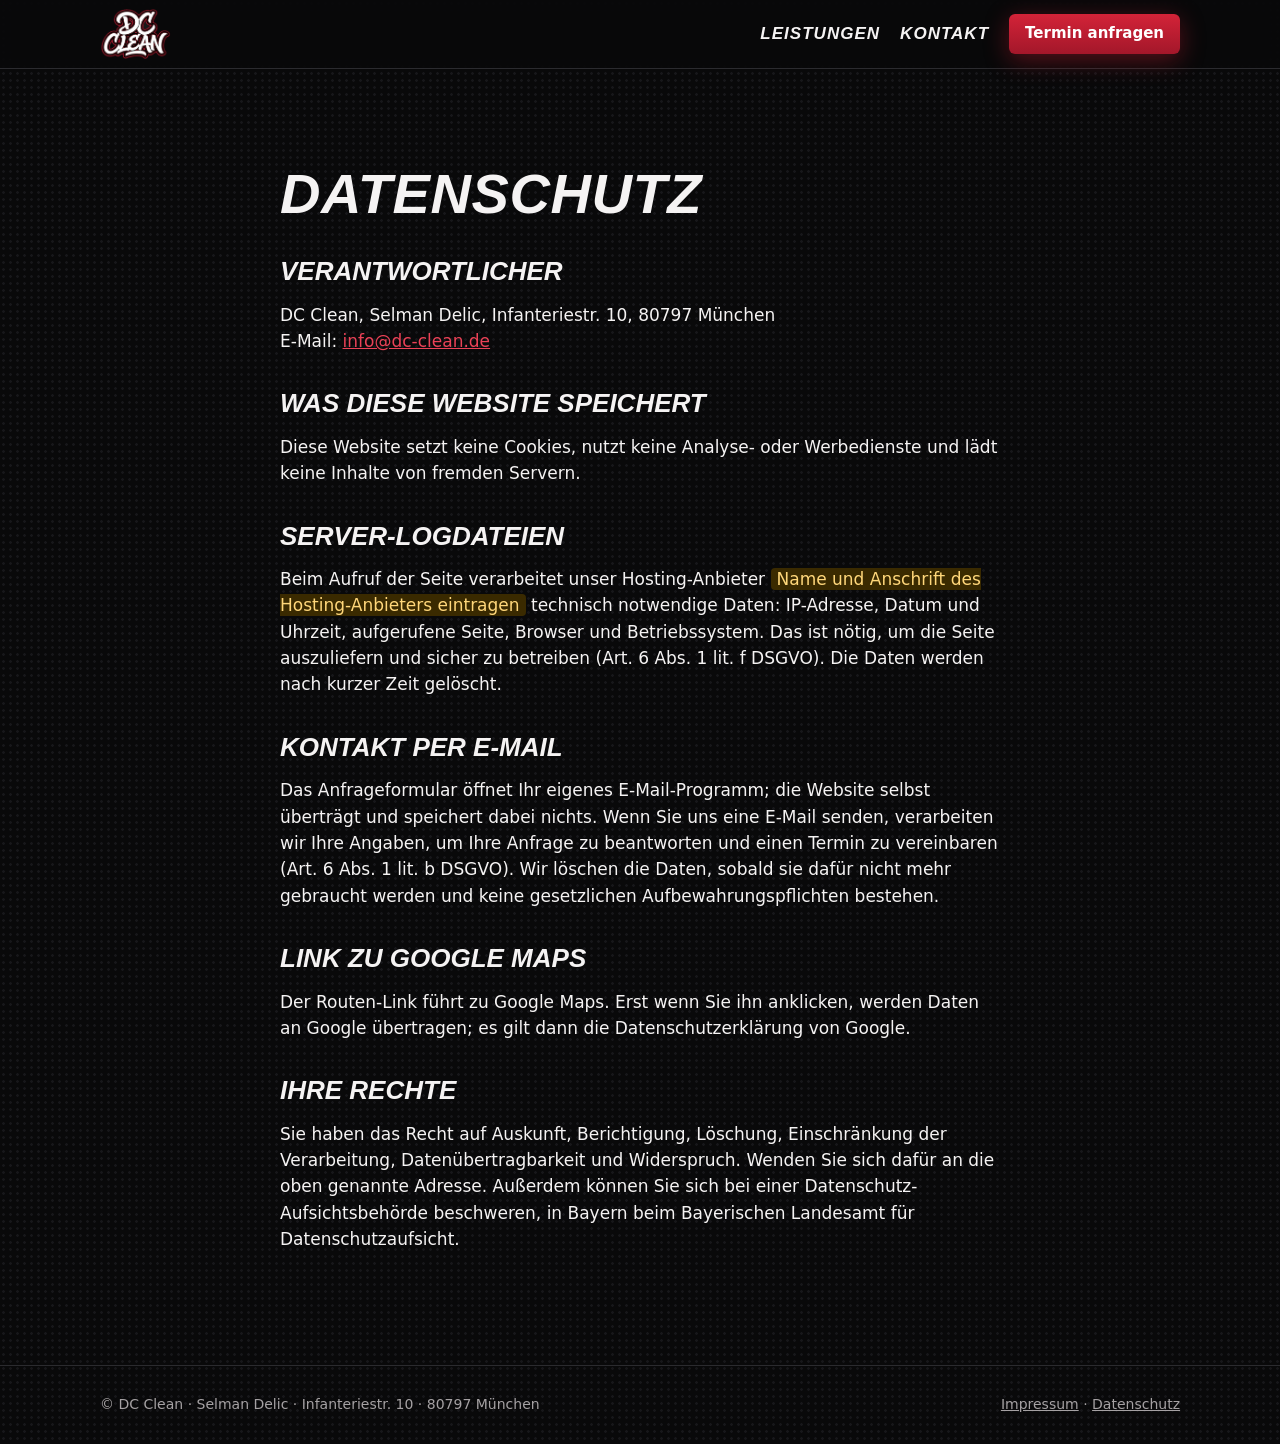
==== datenschutz.html @ 5fef2a3c "Add files via upload" ====
<!DOCTYPE html>
<html lang="de">
<head>
<meta charset="utf-8">
<meta name="viewport" content="width=device-width,initial-scale=1">
<title>Datenschutz | DC Clean</title>
<meta name="robots" content="noindex">
<link rel="icon" type="image/png" href="img/icon.png">
<link rel="stylesheet" href="style.css">
</head>
<body>
<header class="nav"><div class="wrap">
  <a href="index.html" aria-label="DC Clean Startseite"><img src="img/logo.png" alt="DC Clean" width="613" height="446"></a>
  <nav><a href="index.html#leistungen">Leistungen</a><a href="index.html#kontakt">Kontakt</a><a class="btn" href="index.html#kontakt">Termin anfragen</a></nav>
</div></header>
<main><section><div class="wrap legal">
<h1>Datenschutz</h1>
<h2>Verantwortlicher</h2>
<p>DC Clean, Selman Delic, Infanteriestr. 10, 80797 München<br>E-Mail: <a href="mailto:info@dc-clean.de">info@dc-clean.de</a></p>
<h2>Was diese Website speichert</h2>
<p>Diese Website setzt keine Cookies, nutzt keine Analyse- oder Werbedienste und lädt keine Inhalte von fremden Servern.</p>
<h2>Server-Logdateien</h2>
<p>Beim Aufruf der Seite verarbeitet unser Hosting-Anbieter <span class="todo">Name und Anschrift des Hosting-Anbieters eintragen</span> technisch notwendige Daten: IP-Adresse, Datum und Uhrzeit, aufgerufene Seite, Browser und Betriebssystem. Das ist nötig, um die Seite auszuliefern und sicher zu betreiben (Art. 6 Abs. 1 lit. f DSGVO). Die Daten werden nach kurzer Zeit gelöscht.</p>
<h2>Kontakt per E-Mail</h2>
<p>Das Anfrageformular öffnet Ihr eigenes E-Mail-Programm; die Website selbst überträgt und speichert dabei nichts. Wenn Sie uns eine E-Mail senden, verarbeiten wir Ihre Angaben, um Ihre Anfrage zu beantworten und einen Termin zu vereinbaren (Art. 6 Abs. 1 lit. b DSGVO). Wir löschen die Daten, sobald sie dafür nicht mehr gebraucht werden und keine gesetzlichen Aufbewahrungspflichten bestehen.</p>
<h2>Link zu Google Maps</h2>
<p>Der Routen-Link führt zu Google Maps. Erst wenn Sie ihn anklicken, werden Daten an Google übertragen; es gilt dann die Datenschutzerklärung von Google.</p>
<h2>Ihre Rechte</h2>
<p>Sie haben das Recht auf Auskunft, Berichtigung, Löschung, Einschränkung der Verarbeitung, Datenübertragbarkeit und Widerspruch. Wenden Sie sich dafür an die oben genannte Adresse. Außerdem können Sie sich bei einer Datenschutz-Aufsichtsbehörde beschweren, in Bayern beim Bayerischen Landesamt für Datenschutzaufsicht.</p>
</div></section></main>
<footer><div class="wrap"><span>© DC Clean · Selman Delic · Infanteriestr. 10 · 80797 München</span><span><a href="impressum.html">Impressum</a> · <a href="datenschutz.html">Datenschutz</a></span></div></footer>
</body>
</html>
---- style.css ----
:root{--bg:#09090a;--panel:#131314;--line:#2b2b2f;--fg:#f5f3f3;--muted:#a5a1a3;--accent:#b91d2f;--accent-hi:#ea4257;
  --display:"Arial Narrow","Roboto Condensed","Helvetica Neue",Arial,sans-serif;--body:"Segoe UI",system-ui,-apple-system,"Helvetica Neue",Arial,sans-serif}
*{box-sizing:border-box}
html{scroll-behavior:smooth;color-scheme:dark}
body{margin:0;background:var(--bg);background-image:radial-gradient(#17171a 1px,transparent 1.6px);background-size:7px 7px;color:var(--fg);font-family:var(--body);font-size:17px;line-height:1.55}
img{max-width:100%;display:block}
a{color:var(--accent-hi)}
.wrap{max-width:1120px;margin:0 auto;padding-inline:20px}
header.nav{position:sticky;top:0;z-index:10;background:rgba(9,9,10,.92);backdrop-filter:blur(8px);border-bottom:1px solid var(--line)}
header.nav .wrap{display:flex;align-items:center;gap:18px;padding-block:8px;flex-wrap:wrap}
header.nav img{height:52px;width:auto}
header.nav nav{margin-left:auto;display:flex;gap:4px 20px;flex-wrap:wrap;align-items:center}
header.nav nav a{color:var(--fg);text-decoration:none;font-family:var(--display);font-weight:700;font-style:italic;text-transform:uppercase;letter-spacing:.06em;font-size:17px}
header.nav nav a:hover{color:var(--accent-hi)}
.btn{display:inline-block;background:linear-gradient(180deg,#d32338,#a3172a);color:#fff!important;text-decoration:none;font-weight:700;padding:13px 26px;border-radius:6px;box-shadow:0 6px 24px rgba(185,29,47,.45);border:0;font-size:17px;cursor:pointer;font-family:var(--body)}
.btn:hover{filter:brightness(1.12)}
.btn.ghost{background:transparent;border:1px solid #fff;box-shadow:none}
header.nav .btn{padding:8px 16px;font-size:15px;font-family:var(--body);font-style:normal;text-transform:none;letter-spacing:0}
h1,h2,h3{font-family:var(--display);font-style:italic;font-weight:800;text-transform:uppercase;line-height:1.02;margin:0;text-wrap:balance}
h1{font-size:clamp(40px,7.5vw,84px);letter-spacing:.01em}
h1 em{color:var(--accent-hi);font-style:inherit}
h2{font-size:clamp(32px,5vw,52px)}
h2::after{content:"";display:block;width:64px;height:5px;background:var(--accent);transform:skewX(-24deg);margin-top:12px}
h3{font-size:24px;letter-spacing:.03em}
.hero{position:relative;overflow:hidden;border-bottom:1px solid var(--line)}
.hero::before{content:"";position:absolute;inset:0;background:url(img/innen-nachher.jpg) center 60%/cover;opacity:.32}
.hero::after{content:"";position:absolute;inset:0;background:linear-gradient(100deg,#09090a 30%,rgba(9,9,10,.55) 70%,rgba(185,29,47,.35))}
.hero .wrap{position:relative;z-index:1;padding-block:clamp(56px,10vw,120px);display:grid;grid-template-columns:minmax(0,1.3fr) minmax(0,1fr);gap:32px;align-items:center}
.hero .logo{filter:drop-shadow(0 0 40px rgba(185,29,47,.6));justify-self:center;width:min(100%,420px)}
.hero p{font-size:20px;color:#ddd9da;max-width:34em;margin:18px 0 28px}
.cta{display:flex;gap:12px;flex-wrap:wrap}
.facts{display:flex;gap:10px 28px;flex-wrap:wrap;margin-top:28px;font-size:15px;color:var(--muted)}
.facts b{color:var(--fg)}
section{padding-block:clamp(52px,8vw,96px)}
.lead{color:var(--muted);max-width:40em;margin:16px 0 34px}
.prices{display:grid;grid-template-columns:repeat(3,minmax(0,1fr));gap:16px}
.card.top{grid-column:span 2}
.card h3{overflow-wrap:anywhere;hyphens:auto}
@media (max-width:820px){.prices{grid-template-columns:minmax(0,1fr)}.card.top{grid-column:auto}}
.card{background:linear-gradient(180deg,#1a1a1c,#121213);border:1px solid var(--line);border-radius:10px;padding:22px;position:relative;overflow:hidden;display:flex;flex-direction:column;gap:8px}
.card::before{content:"";position:absolute;inset:0 0 auto 0;height:3px;background:linear-gradient(90deg,var(--accent),transparent)}
.card.top{border-color:var(--accent);box-shadow:0 0 34px rgba(185,29,47,.25)}
.card .tag{align-self:flex-start;background:var(--accent);color:#fff;font-size:12px;font-weight:700;text-transform:uppercase;letter-spacing:.08em;padding:2px 10px;border-radius:999px}
.card .price{font-family:var(--display);font-style:italic;font-weight:800;font-size:46px;line-height:1;color:var(--accent-hi);margin-top:auto;padding-top:10px}
.card p{margin:0;color:var(--muted);font-size:16px}
.small{font-size:14px;color:var(--muted)}
.ba{display:grid;grid-template-columns:repeat(auto-fit,minmax(280px,1fr));gap:24px}
.cmp{position:relative;aspect-ratio:4/5;border-radius:10px;overflow:hidden;border:1px solid var(--line);--p:50%;user-select:none}
.cmp img{position:absolute;inset:0;width:100%;height:100%;object-fit:cover}
.cmp .after{clip-path:inset(0 0 0 var(--p))}
.cmp .bar{position:absolute;top:0;bottom:0;left:var(--p);width:3px;background:#fff;transform:translateX(-50%);pointer-events:none}
.cmp .bar::after{content:"‹ ›";position:absolute;top:50%;left:50%;transform:translate(-50%,-50%);background:var(--accent);color:#fff;font-weight:700;border-radius:999px;width:46px;height:46px;display:grid;place-items:center;border:2px solid #fff;font-size:18px}
.cmp span{position:absolute;top:12px;background:rgba(0,0,0,.72);padding:3px 12px;border-radius:999px;font-size:13px;font-weight:700;text-transform:uppercase;letter-spacing:.08em}
.cmp .l{left:12px}.cmp .r{right:12px;background:var(--accent)}
.cmp input{position:absolute;inset:0;width:100%;height:100%;opacity:0;cursor:ew-resize;margin:0}
.cmp:focus-within{outline:2px solid var(--accent-hi);outline-offset:3px}
figure{margin:0}figcaption{margin-top:10px;color:var(--muted);font-size:15px}
.band{background:linear-gradient(100deg,#8f1423,#b91d2f);border-block:1px solid #d32338}
.steps{display:grid;grid-template-columns:repeat(auto-fit,minmax(220px,1fr));gap:24px;counter-reset:s}
.steps div{counter-increment:s}
.steps div::before{content:counter(s);font-family:var(--display);font-style:italic;font-weight:800;font-size:64px;line-height:1;color:rgba(255,255,255,.35)}
.steps p{margin:6px 0 0;color:#ffe3e6}
.contact{display:grid;grid-template-columns:minmax(0,1fr) minmax(0,1.2fr);gap:32px}
form{display:grid;gap:12px;background:var(--panel);border:1px solid var(--line);border-radius:10px;padding:22px}
label{display:grid;gap:4px;font-size:13px;font-weight:600;color:var(--muted);text-transform:uppercase;letter-spacing:.05em}
input,select,textarea{font:inherit;font-size:16px;color:var(--fg);background:#0d0d0e;border:1px solid var(--line);border-radius:6px;padding:10px 12px;width:100%}
input:focus,select:focus,textarea:focus{border-color:var(--accent-hi);outline:0;box-shadow:0 0 0 3px rgba(185,29,47,.3)}
a:focus-visible,.btn:focus-visible{outline:2px solid #fff;outline-offset:3px}
address{font-style:normal;font-size:19px;line-height:1.7}
address a{font-weight:700}
footer{border-top:1px solid var(--line);padding-block:28px;color:var(--muted);font-size:14px}
footer .wrap{display:flex;gap:10px 24px;flex-wrap:wrap;justify-content:space-between}
footer a{color:var(--muted)}
.legal{max-width:760px}
.legal h1{font-size:clamp(34px,6vw,56px);margin-bottom:24px}
.legal h2{font-size:26px;margin-top:36px}
.legal h2::after{display:none}
.todo{background:#3a2a00;color:#ffd77a;padding:1px 6px;border-radius:4px}
@media (max-width:820px){.hero .wrap,.contact{grid-template-columns:minmax(0,1fr)}.hero .logo{order:-1;width:240px;justify-self:start}header.nav nav a:not(.btn){display:none}}
@media (prefers-reduced-motion:reduce){html{scroll-behavior:auto}}
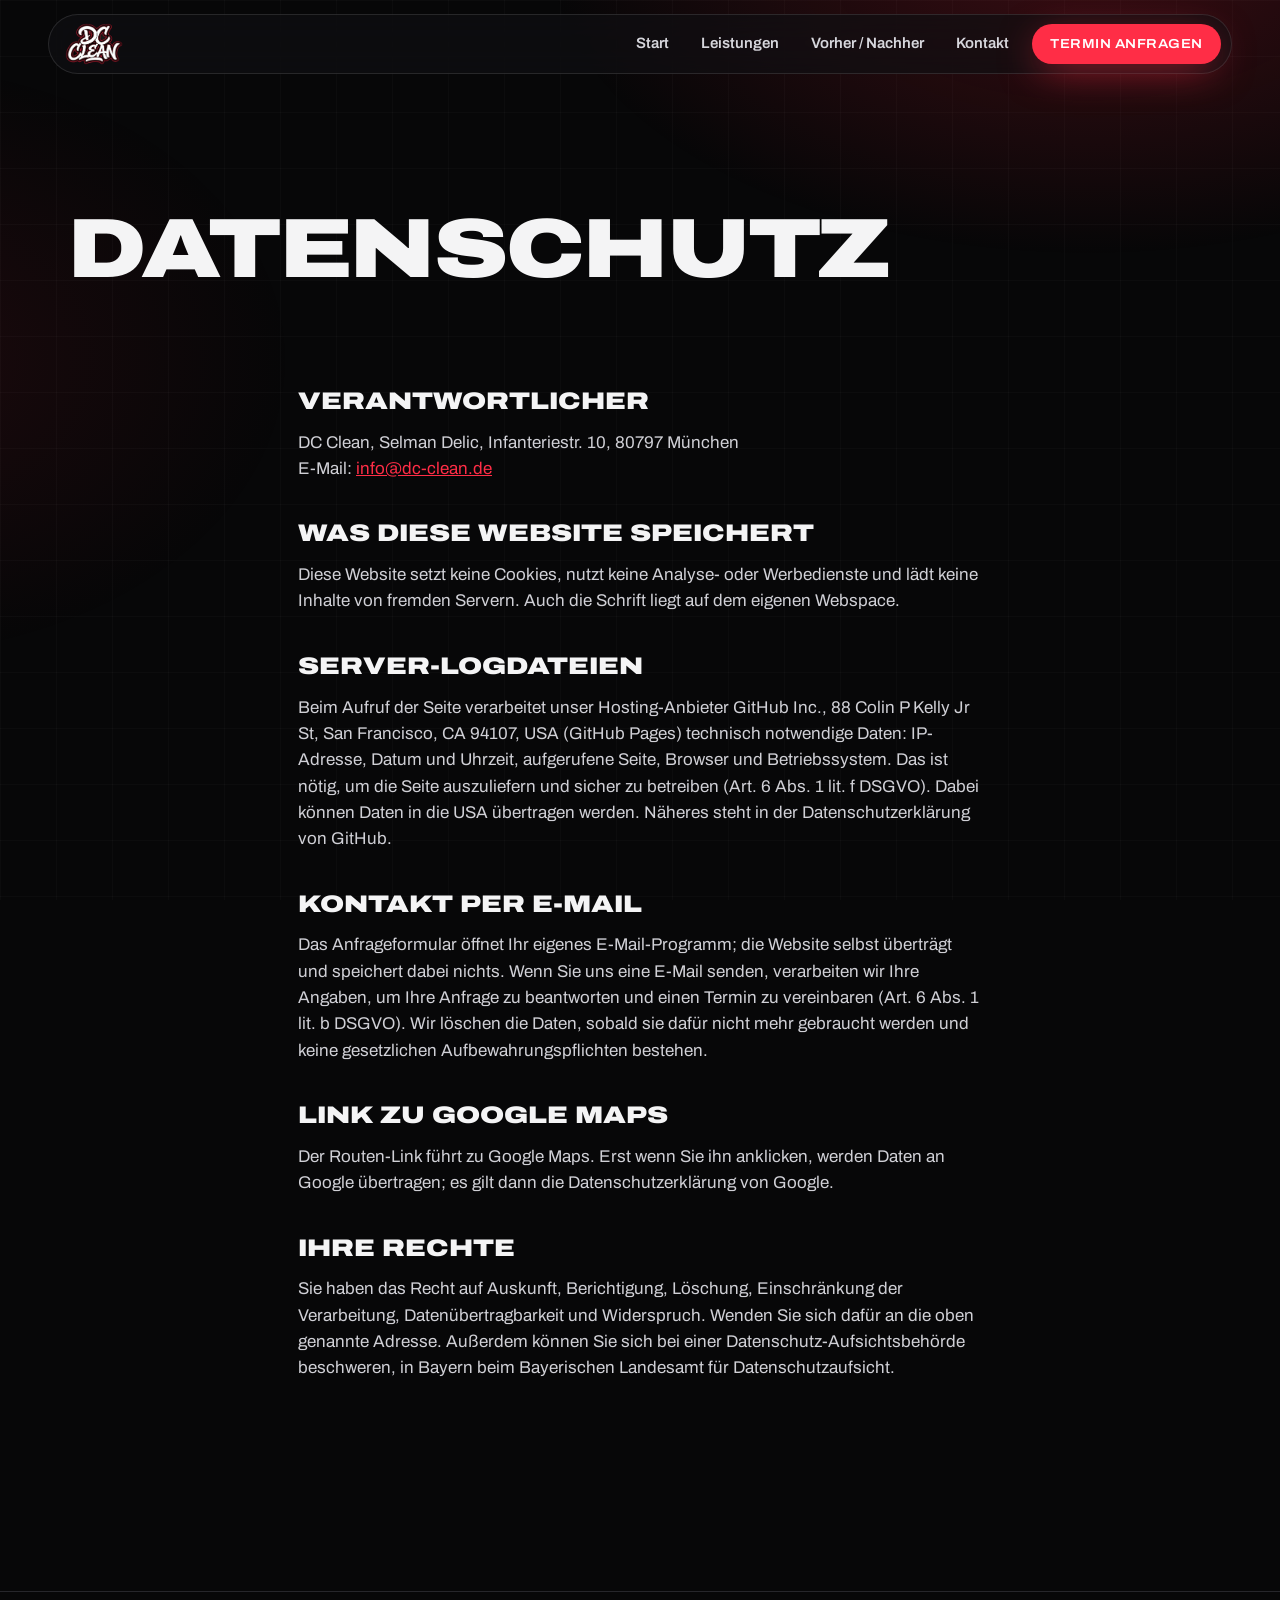
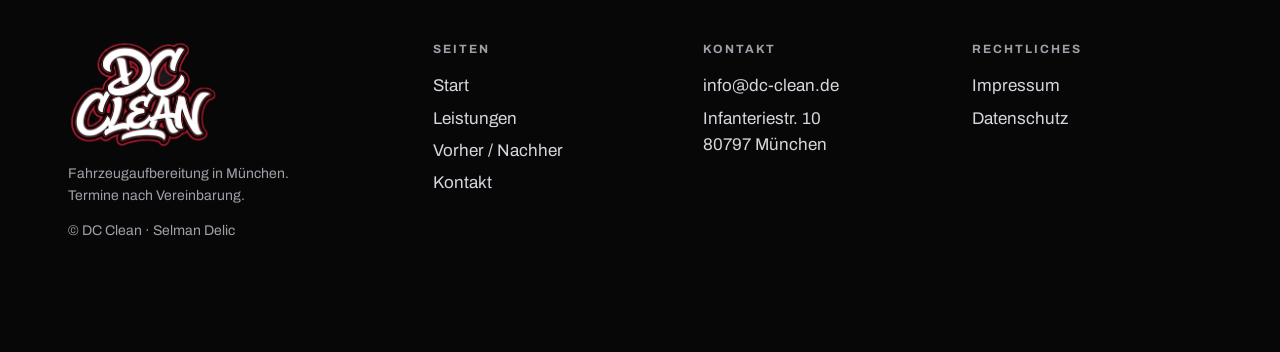
==== commit 81a13776: "Add files via upload" ====
--- a/datenschutz.html
+++ b/datenschutz.html
@@ -2,32 +2,50 @@
 <html lang="de">
 <head>
 <meta charset="utf-8">
-<meta name="viewport" content="width=device-width,initial-scale=1">
+<meta name="viewport" content="width=device-width,initial-scale=1,viewport-fit=cover">
 <title>Datenschutz | DC Clean</title>
+<meta name="description" content="">
 <meta name="robots" content="noindex">
+<link rel="canonical" href="https://dc-clean.de/datenschutz.html">
 <link rel="icon" type="image/png" href="img/icon.png">
+<link rel="apple-touch-icon" href="img/icon.png">
+<meta property="og:title" content="Datenschutz | DC Clean">
+<meta property="og:description" content="">
+<meta property="og:image" content="https://dc-clean.de/img/innen-nachher.jpg">
+<meta property="og:url" content="https://dc-clean.de/datenschutz.html">
+<meta property="og:type" content="website">
+<meta name="theme-color" content="#070708">
+<link rel="preload" href="fonts/archivo.woff" as="font" type="font/woff" crossorigin>
 <link rel="stylesheet" href="style.css">
+
 </head>
 <body>
-<header class="nav"><div class="wrap">
-  <a href="index.html" aria-label="DC Clean Startseite"><img src="img/logo.png" alt="DC Clean" width="613" height="446"></a>
-  <nav><a href="index.html#leistungen">Leistungen</a><a href="index.html#kontakt">Kontakt</a><a class="btn" href="index.html#kontakt">Termin anfragen</a></nav>
+<header class="nav"><div class="bar">
+  <a class="brand" href="index.html" aria-label="DC Clean Startseite"><img src="img/logo.png" alt="DC Clean" width="613" height="446"></a>
+  <button class="burger" aria-label="Menü" aria-expanded="false"><i></i><i></i></button>
+  <nav><a href="index.html">Start</a><a href="leistungen.html">Leistungen</a><a href="galerie.html">Vorher / Nachher</a><a href="kontakt.html">Kontakt</a><a class="btn" href="kontakt.html">Termin anfragen</a></nav>
 </div></header>
-<main><section><div class="wrap legal">
-<h1>Datenschutz</h1>
-<h2>Verantwortlicher</h2>
+<main>
+<div class="phead"><div class="wrap"><h1 style="font-size:clamp(38px,7vw,84px)">Datenschutz</h1></div></div><section style="padding-top:0"><div class="wrap legal"><h2>Verantwortlicher</h2>
 <p>DC Clean, Selman Delic, Infanteriestr. 10, 80797 München<br>E-Mail: <a href="mailto:info@dc-clean.de">info@dc-clean.de</a></p>
 <h2>Was diese Website speichert</h2>
-<p>Diese Website setzt keine Cookies, nutzt keine Analyse- oder Werbedienste und lädt keine Inhalte von fremden Servern.</p>
+<p>Diese Website setzt keine Cookies, nutzt keine Analyse- oder Werbedienste und lädt keine Inhalte von fremden Servern. Auch die Schrift liegt auf dem eigenen Webspace.</p>
 <h2>Server-Logdateien</h2>
-<p>Beim Aufruf der Seite verarbeitet unser Hosting-Anbieter <span class="todo">Name und Anschrift des Hosting-Anbieters eintragen</span> technisch notwendige Daten: IP-Adresse, Datum und Uhrzeit, aufgerufene Seite, Browser und Betriebssystem. Das ist nötig, um die Seite auszuliefern und sicher zu betreiben (Art. 6 Abs. 1 lit. f DSGVO). Die Daten werden nach kurzer Zeit gelöscht.</p>
+<p>Beim Aufruf der Seite verarbeitet unser Hosting-Anbieter GitHub Inc., 88 Colin P Kelly Jr St, San Francisco, CA 94107, USA (GitHub Pages) technisch notwendige Daten: IP-Adresse, Datum und Uhrzeit, aufgerufene Seite, Browser und Betriebssystem. Das ist nötig, um die Seite auszuliefern und sicher zu betreiben (Art. 6 Abs. 1 lit. f DSGVO). Dabei können Daten in die USA übertragen werden. Näheres steht in der Datenschutzerklärung von GitHub.</p>
 <h2>Kontakt per E-Mail</h2>
 <p>Das Anfrageformular öffnet Ihr eigenes E-Mail-Programm; die Website selbst überträgt und speichert dabei nichts. Wenn Sie uns eine E-Mail senden, verarbeiten wir Ihre Angaben, um Ihre Anfrage zu beantworten und einen Termin zu vereinbaren (Art. 6 Abs. 1 lit. b DSGVO). Wir löschen die Daten, sobald sie dafür nicht mehr gebraucht werden und keine gesetzlichen Aufbewahrungspflichten bestehen.</p>
 <h2>Link zu Google Maps</h2>
 <p>Der Routen-Link führt zu Google Maps. Erst wenn Sie ihn anklicken, werden Daten an Google übertragen; es gilt dann die Datenschutzerklärung von Google.</p>
 <h2>Ihre Rechte</h2>
-<p>Sie haben das Recht auf Auskunft, Berichtigung, Löschung, Einschränkung der Verarbeitung, Datenübertragbarkeit und Widerspruch. Wenden Sie sich dafür an die oben genannte Adresse. Außerdem können Sie sich bei einer Datenschutz-Aufsichtsbehörde beschweren, in Bayern beim Bayerischen Landesamt für Datenschutzaufsicht.</p>
-</div></section></main>
-<footer><div class="wrap"><span>© DC Clean · Selman Delic · Infanteriestr. 10 · 80797 München</span><span><a href="impressum.html">Impressum</a> · <a href="datenschutz.html">Datenschutz</a></span></div></footer>
+<p>Sie haben das Recht auf Auskunft, Berichtigung, Löschung, Einschränkung der Verarbeitung, Datenübertragbarkeit und Widerspruch. Wenden Sie sich dafür an die oben genannte Adresse. Außerdem können Sie sich bei einer Datenschutz-Aufsichtsbehörde beschweren, in Bayern beim Bayerischen Landesamt für Datenschutzaufsicht.</p></div></section>
+</main>
+<footer><div class="wrap"><div class="cols">
+  <div><img src="img/logo.png" alt="DC Clean" width="613" height="446" loading="lazy"><p>Fahrzeugaufbereitung in München.<br>Termine nach Vereinbarung.</p></div>
+  <div><h4>Seiten</h4><a href="index.html">Start</a><a href="leistungen.html">Leistungen</a><a href="galerie.html">Vorher / Nachher</a><a href="kontakt.html">Kontakt</a></div>
+  <div><h4>Kontakt</h4><a href="mailto:info@dc-clean.de">info@dc-clean.de</a><a href="https://www.google.com/maps/search/?api=1&query=Infanteriestr.+10+80797+M%C3%BCnchen" target="_blank" rel="noopener">Infanteriestr. 10<br>80797 München</a></div>
+  <div><h4>Rechtliches</h4><a href="impressum.html">Impressum</a><a href="datenschutz.html">Datenschutz</a></div>
+</div><p>© DC Clean · Selman Delic</p></div></footer>
+<nav class="dock" aria-label="Schnellzugriff"><a href="index.html" class=""><svg viewBox="0 0 24 24" fill="none" stroke="currentColor" stroke-width="2" stroke-linecap="round" stroke-linejoin="round" aria-hidden="true"><path d="M3 11l9-8 9 8v9a1 1 0 0 1-1 1h-5v-6H9v6H4a1 1 0 0 1-1-1z"/></svg>Start</a><a href="leistungen.html" class=""><svg viewBox="0 0 24 24" fill="none" stroke="currentColor" stroke-width="2" stroke-linecap="round" stroke-linejoin="round" aria-hidden="true"><path d="M20 12l-8 8-9-9V3h8z"/><circle cx="7.5" cy="7.5" r="1.5"/></svg>Preise</a><a href="galerie.html" class=""><svg viewBox="0 0 24 24" fill="none" stroke="currentColor" stroke-width="2" stroke-linecap="round" stroke-linejoin="round" aria-hidden="true"><path d="M12 3l2.2 5.8L20 11l-5.8 2.2L12 19l-2.2-5.8L4 11l5.8-2.2z"/></svg>Ergebnisse</a><a href="kontakt.html" class="go"><svg viewBox="0 0 24 24" fill="none" stroke="currentColor" stroke-width="2" stroke-linecap="round" stroke-linejoin="round" aria-hidden="true"><rect x="3" y="5" width="18" height="16" rx="2"/><path d="M3 10h18M8 3v4M16 3v4"/></svg>Termin</a></nav>
+<script src="main.js"></script>
 </body>
 </html>
--- a/style.css
+++ b/style.css
@@ -1,80 +1,236 @@
-:root{--bg:#09090a;--panel:#131314;--line:#2b2b2f;--fg:#f5f3f3;--muted:#a5a1a3;--accent:#b91d2f;--accent-hi:#ea4257;
-  --display:"Arial Narrow","Roboto Condensed","Helvetica Neue",Arial,sans-serif;--body:"Segoe UI",system-ui,-apple-system,"Helvetica Neue",Arial,sans-serif}
+@font-face{font-family:"Archivo";src:url(fonts/archivo.woff) format("woff");font-weight:100 900;font-stretch:62% 125%;font-display:swap}
+:root{--bg:#070708;--s1:#101012;--s2:#17171a;--line:#26262b;--fg:#f4f4f5;--muted:#a0a0a9;--red:#b91d2f;--hot:#ff2d46;
+  --font:"Archivo","Segoe UI",system-ui,-apple-system,"Helvetica Neue",Arial,sans-serif;--r:18px;--pad:clamp(20px,4vw,48px)}
 *{box-sizing:border-box}
-html{scroll-behavior:smooth;color-scheme:dark}
-body{margin:0;background:var(--bg);background-image:radial-gradient(#17171a 1px,transparent 1.6px);background-size:7px 7px;color:var(--fg);font-family:var(--body);font-size:17px;line-height:1.55}
-img{max-width:100%;display:block}
-a{color:var(--accent-hi)}
-.wrap{max-width:1120px;margin:0 auto;padding-inline:20px}
-header.nav{position:sticky;top:0;z-index:10;background:rgba(9,9,10,.92);backdrop-filter:blur(8px);border-bottom:1px solid var(--line)}
-header.nav .wrap{display:flex;align-items:center;gap:18px;padding-block:8px;flex-wrap:wrap}
-header.nav img{height:52px;width:auto}
-header.nav nav{margin-left:auto;display:flex;gap:4px 20px;flex-wrap:wrap;align-items:center}
-header.nav nav a{color:var(--fg);text-decoration:none;font-family:var(--display);font-weight:700;font-style:italic;text-transform:uppercase;letter-spacing:.06em;font-size:17px}
-header.nav nav a:hover{color:var(--accent-hi)}
-.btn{display:inline-block;background:linear-gradient(180deg,#d32338,#a3172a);color:#fff!important;text-decoration:none;font-weight:700;padding:13px 26px;border-radius:6px;box-shadow:0 6px 24px rgba(185,29,47,.45);border:0;font-size:17px;cursor:pointer;font-family:var(--body)}
-.btn:hover{filter:brightness(1.12)}
-.btn.ghost{background:transparent;border:1px solid #fff;box-shadow:none}
-header.nav .btn{padding:8px 16px;font-size:15px;font-family:var(--body);font-style:normal;text-transform:none;letter-spacing:0}
-h1,h2,h3{font-family:var(--display);font-style:italic;font-weight:800;text-transform:uppercase;line-height:1.02;margin:0;text-wrap:balance}
-h1{font-size:clamp(40px,7.5vw,84px);letter-spacing:.01em}
-h1 em{color:var(--accent-hi);font-style:inherit}
-h2{font-size:clamp(32px,5vw,52px)}
-h2::after{content:"";display:block;width:64px;height:5px;background:var(--accent);transform:skewX(-24deg);margin-top:12px}
-h3{font-size:24px;letter-spacing:.03em}
-.hero{position:relative;overflow:hidden;border-bottom:1px solid var(--line)}
-.hero::before{content:"";position:absolute;inset:0;background:url(img/innen-nachher.jpg) center 60%/cover;opacity:.32}
-.hero::after{content:"";position:absolute;inset:0;background:linear-gradient(100deg,#09090a 30%,rgba(9,9,10,.55) 70%,rgba(185,29,47,.35))}
-.hero .wrap{position:relative;z-index:1;padding-block:clamp(56px,10vw,120px);display:grid;grid-template-columns:minmax(0,1.3fr) minmax(0,1fr);gap:32px;align-items:center}
-.hero .logo{filter:drop-shadow(0 0 40px rgba(185,29,47,.6));justify-self:center;width:min(100%,420px)}
-.hero p{font-size:20px;color:#ddd9da;max-width:34em;margin:18px 0 28px}
-.cta{display:flex;gap:12px;flex-wrap:wrap}
-.facts{display:flex;gap:10px 28px;flex-wrap:wrap;margin-top:28px;font-size:15px;color:var(--muted)}
-.facts b{color:var(--fg)}
-section{padding-block:clamp(52px,8vw,96px)}
-.lead{color:var(--muted);max-width:40em;margin:16px 0 34px}
-.prices{display:grid;grid-template-columns:repeat(3,minmax(0,1fr));gap:16px}
-.card.top{grid-column:span 2}
-.card h3{overflow-wrap:anywhere;hyphens:auto}
-@media (max-width:820px){.prices{grid-template-columns:minmax(0,1fr)}.card.top{grid-column:auto}}
-.card{background:linear-gradient(180deg,#1a1a1c,#121213);border:1px solid var(--line);border-radius:10px;padding:22px;position:relative;overflow:hidden;display:flex;flex-direction:column;gap:8px}
-.card::before{content:"";position:absolute;inset:0 0 auto 0;height:3px;background:linear-gradient(90deg,var(--accent),transparent)}
-.card.top{border-color:var(--accent);box-shadow:0 0 34px rgba(185,29,47,.25)}
-.card .tag{align-self:flex-start;background:var(--accent);color:#fff;font-size:12px;font-weight:700;text-transform:uppercase;letter-spacing:.08em;padding:2px 10px;border-radius:999px}
-.card .price{font-family:var(--display);font-style:italic;font-weight:800;font-size:46px;line-height:1;color:var(--accent-hi);margin-top:auto;padding-top:10px}
-.card p{margin:0;color:var(--muted);font-size:16px}
-.small{font-size:14px;color:var(--muted)}
-.ba{display:grid;grid-template-columns:repeat(auto-fit,minmax(280px,1fr));gap:24px}
-.cmp{position:relative;aspect-ratio:4/5;border-radius:10px;overflow:hidden;border:1px solid var(--line);--p:50%;user-select:none}
+html{scroll-behavior:smooth;color-scheme:dark;-webkit-text-size-adjust:100%;overflow-x:clip}
+body{margin:0;background:var(--bg);color:var(--fg);font-family:var(--font);font-size:17px;line-height:1.55;overflow-x:clip}
+body::before{content:"";position:fixed;inset:0;z-index:-1;background:
+  radial-gradient(900px 500px at 85% -5%,rgba(185,29,47,.28),transparent 60%),
+  radial-gradient(700px 500px at -10% 40%,rgba(185,29,47,.12),transparent 60%),
+  linear-gradient(#ffffff06 1px,transparent 1px) 0 0/100% 56px,linear-gradient(90deg,#ffffff06 1px,transparent 1px) 0 0/56px 100%}
+img{max-width:100%;height:auto;display:block}
+a{color:inherit}
+.wrap{max-width:1240px;margin:0 auto;padding-inline:var(--pad)}
+h1,h2,h3{font-stretch:125%;font-weight:900;text-transform:uppercase;line-height:.95;letter-spacing:-.02em;margin:0;text-wrap:balance}
+h1{font-size:clamp(44px,9vw,128px)}
+h2{font-size:clamp(34px,5.6vw,72px)}
+h3{font-size:clamp(20px,2.2vw,26px);letter-spacing:-.01em;line-height:1.05}
+.out{color:transparent;-webkit-text-stroke:2px var(--fg)}
+.red{color:var(--hot)}
+.eyebrow{display:inline-flex;align-items:center;gap:10px;font-size:13px;font-weight:700;letter-spacing:.18em;text-transform:uppercase;color:var(--hot);margin-bottom:18px}
+.eyebrow::before{content:"";width:34px;height:3px;background:var(--hot);transform:skewX(-30deg)}
+.lead{color:var(--muted);font-size:clamp(17px,1.5vw,20px);max-width:36em;margin:20px 0 0}
+section{padding-block:clamp(64px,9vw,130px)}
+
+/* Navigation */
+.nav{position:fixed;top:14px;left:0;right:0;z-index:50;pointer-events:none}
+.nav .bar{pointer-events:auto;max-width:1240px;margin:0 auto;display:flex;align-items:center;gap:8px;padding:8px 10px 8px 16px;background:rgba(16,16,18,.72);backdrop-filter:blur(18px) saturate(140%);-webkit-backdrop-filter:blur(18px) saturate(140%);border:1px solid #ffffff1c;border-radius:999px;width:calc(100% - 2*var(--pad))}
+.nav .brand{display:flex;align-items:center}
+.nav .brand img{height:42px;width:auto}
+.nav nav{margin-left:auto;display:flex;gap:2px;align-items:center}
+.nav nav a{text-decoration:none;font-weight:600;font-size:15px;padding:9px 15px;border-radius:999px;color:#d6d6dc;transition:background .2s,color .2s}
+.nav nav a:hover{background:#ffffff14;color:#fff}
+.nav nav a[aria-current="page"]{background:#fff;color:#000}
+.btn{display:inline-flex;align-items:center;gap:10px;background:var(--hot);color:#fff!important;text-decoration:none;font-weight:800;font-stretch:112%;text-transform:uppercase;letter-spacing:.04em;font-size:15px;padding:16px 26px;border-radius:999px;border:0;cursor:pointer;font-family:var(--font);box-shadow:0 10px 40px -8px rgba(255,45,70,.7);transition:transform .2s,box-shadow .2s}
+.btn:hover{transform:translateY(-2px);box-shadow:0 16px 50px -8px rgba(255,45,70,.9)}
+.btn svg{width:18px;height:18px;transition:transform .2s}
+.btn:hover svg{transform:translateX(4px)}
+.btn.ghost{background:transparent;border:1.5px solid #ffffff55;box-shadow:none}
+.btn.ghost:hover{border-color:#fff;background:#ffffff10}
+.nav .btn{padding:10px 18px;font-size:13px;margin-left:6px}
+.burger{display:none;margin-left:auto;background:none;border:0;width:44px;height:44px;border-radius:50%;cursor:pointer;position:relative}
+.burger i{position:absolute;left:11px;right:11px;height:2px;background:#fff;transition:transform .25s,top .25s}
+.burger i:first-child{top:17px}.burger i:last-child{top:25px}
+.open .burger i:first-child{top:21px;transform:rotate(45deg)}.open .burger i:last-child{top:21px;transform:rotate(-45deg)}
+@media (max-width:900px){
+  .burger{display:block}
+  .nav nav{position:fixed;inset:0;background:rgba(7,7,8,.97);flex-direction:column;justify-content:center;gap:6px;transform:translateY(-102%);transition:transform .35s cubic-bezier(.7,0,.2,1);z-index:-1;pointer-events:auto}
+  .open .nav nav{transform:none}
+  .nav nav a{font-size:30px;font-weight:900;font-stretch:125%;text-transform:uppercase;padding:10px 20px}
+  .nav .btn{font-size:16px;padding:16px 28px;margin:18px 0 0}
+}
+
+/* Hero */
+.hero{position:relative;padding-top:clamp(130px,16vw,190px);padding-bottom:clamp(40px,6vw,80px)}
+.hero .grid{display:grid;grid-template-columns:minmax(0,1.25fr) minmax(0,.9fr);gap:clamp(24px,4vw,64px);align-items:center}
+.hero h1 span{display:block}
+.hero .cta{display:flex;gap:12px;flex-wrap:wrap;margin-top:34px}
+.hero .visual{position:relative}
+.hero .photo{border-radius:28px;overflow:hidden;aspect-ratio:4/5;transform:rotate(3deg);box-shadow:0 40px 120px -20px rgba(255,45,70,.55),0 0 0 1px #ffffff22;position:relative}
+.hero .photo img{width:100%;height:100%;object-fit:cover}
+.hero .photo::after{content:"";position:absolute;inset:0;background:linear-gradient(200deg,transparent 45%,rgba(7,7,8,.75))}
+.hero .logo{position:absolute;left:-12%;bottom:-6%;width:62%;height:auto;filter:drop-shadow(0 12px 40px rgba(0,0,0,.8));transform:rotate(-6deg)}
+.chip{position:absolute;background:rgba(16,16,18,.8);backdrop-filter:blur(12px);-webkit-backdrop-filter:blur(12px);border:1px solid #ffffff26;border-radius:14px;padding:10px 16px;font-size:13px;font-weight:600;line-height:1.25}
+.chip b{display:block;font-size:22px;font-stretch:125%;font-weight:900;color:var(--hot)}
+.chip.a{top:8%;right:-4%}.chip.b{top:42%;left:-9%}
+@media (max-width:900px){.hero .grid{grid-template-columns:minmax(0,1fr)}.hero .visual{max-width:420px;margin:20px auto 0;width:86%}.chip.a{right:-6%}.chip.b{left:-6%}}
+
+/* Laufband */
+.ticker{background:var(--hot);color:#000;transform:rotate(-1.6deg) scale(1.03);overflow:hidden;white-space:nowrap;padding:14px 0;font-weight:900;font-stretch:125%;text-transform:uppercase;font-size:clamp(18px,2.4vw,30px);letter-spacing:-.01em;margin-block:clamp(20px,4vw,50px)}
+.ticker div{display:inline-block;animation:tick 28s linear infinite}
+.ticker span{margin-inline:.6em}
+.ticker span::after{content:"✦";margin-left:1.2em}
+@keyframes tick{to{transform:translateX(-50%)}}
+
+/* Schnellzugriffe */
+.quick{display:grid;grid-template-columns:repeat(4,minmax(0,1fr));gap:14px}
+.quick a{display:flex;flex-direction:column;gap:26px;justify-content:space-between;text-decoration:none;background:var(--s1);border:1px solid var(--line);border-radius:var(--r);padding:22px;transition:transform .25s,border-color .25s,background .25s;min-height:150px}
+.quick a:hover{transform:translateY(-6px);border-color:var(--hot);background:var(--s2)}
+.quick svg{width:30px;height:30px;color:var(--hot)}
+.quick b{font-stretch:125%;font-weight:900;text-transform:uppercase;font-size:18px;line-height:1.05;display:block}
+.quick small{color:var(--muted);font-size:14px}
+@media (max-width:900px){.quick{grid-template-columns:repeat(2,minmax(0,1fr))}}
+
+/* Bento */
+.bento{display:grid;grid-template-columns:repeat(6,minmax(0,1fr));gap:14px;margin-top:44px}
+.tile{position:relative;overflow:hidden;background:var(--s1);border:1px solid var(--line);border-radius:var(--r);padding:26px;display:flex;flex-direction:column;gap:10px;text-decoration:none;min-height:230px;transition:transform .25s,border-color .25s}
+.tile::before{content:"";position:absolute;width:420px;height:420px;left:var(--mx,50%);top:var(--my,-40%);transform:translate(-50%,-50%);background:radial-gradient(closest-side,rgba(255,45,70,.3),transparent);opacity:0;transition:opacity .3s;pointer-events:none}
+.tile:hover{border-color:#ff2d4680;transform:translateY(-4px)}
+.tile:hover::before{opacity:1}
+.tile>*{position:relative}
+.tile p{margin:0;color:var(--muted);font-size:16px;max-width:30em}
+.tile .price{margin-top:auto;font-stretch:125%;font-weight:900;font-size:clamp(40px,5vw,68px);line-height:.9;letter-spacing:-.03em}
+.tile .price small{font-size:.4em;color:var(--muted);font-weight:700;letter-spacing:0;margin-left:.2em}
+.tile .no{font-size:13px;font-weight:700;color:var(--muted);letter-spacing:.14em}
+.tile.big{grid-column:span 4;background:linear-gradient(135deg,#c2182d,#6d0d19);border-color:#ff2d46}
+.tile.big p{color:#ffd9dd}.tile.big .no{color:#ffc2c8}
+.tile.mid{grid-column:span 2}.tile.third{grid-column:span 2}
+.badge{align-self:flex-start;background:#000;color:#fff;font-size:12px;font-weight:800;letter-spacing:.12em;text-transform:uppercase;padding:5px 12px;border-radius:999px}
+@media (max-width:900px){.bento{grid-template-columns:minmax(0,1fr)}.tile.big,.tile.mid,.tile.third{grid-column:auto}.tile{min-height:0}}
+
+/* Vorher / Nachher */
+.ba{display:grid;grid-template-columns:repeat(auto-fit,minmax(280px,1fr));gap:24px;margin-top:44px}
+.cmp{position:relative;aspect-ratio:4/5;border-radius:var(--r);overflow:hidden;border:1px solid var(--line);--p:50%;user-select:none}
 .cmp img{position:absolute;inset:0;width:100%;height:100%;object-fit:cover}
 .cmp .after{clip-path:inset(0 0 0 var(--p))}
 .cmp .bar{position:absolute;top:0;bottom:0;left:var(--p);width:3px;background:#fff;transform:translateX(-50%);pointer-events:none}
-.cmp .bar::after{content:"‹ ›";position:absolute;top:50%;left:50%;transform:translate(-50%,-50%);background:var(--accent);color:#fff;font-weight:700;border-radius:999px;width:46px;height:46px;display:grid;place-items:center;border:2px solid #fff;font-size:18px}
+.cmp .bar::after{content:"‹ ›";position:absolute;top:50%;left:50%;transform:translate(-50%,-50%);background:var(--hot);color:#fff;font-weight:700;border-radius:999px;width:46px;height:46px;display:grid;place-items:center;border:2px solid #fff;font-size:18px}
 .cmp span{position:absolute;top:12px;background:rgba(0,0,0,.72);padding:3px 12px;border-radius:999px;font-size:13px;font-weight:700;text-transform:uppercase;letter-spacing:.08em}
-.cmp .l{left:12px}.cmp .r{right:12px;background:var(--accent)}
+.cmp .l{left:12px}.cmp .r{right:12px;background:var(--hot)}
 .cmp input{position:absolute;inset:0;width:100%;height:100%;opacity:0;cursor:ew-resize;margin:0}
-.cmp:focus-within{outline:2px solid var(--accent-hi);outline-offset:3px}
-figure{margin:0}figcaption{margin-top:10px;color:var(--muted);font-size:15px}
-.band{background:linear-gradient(100deg,#8f1423,#b91d2f);border-block:1px solid #d32338}
-.steps{display:grid;grid-template-columns:repeat(auto-fit,minmax(220px,1fr));gap:24px;counter-reset:s}
-.steps div{counter-increment:s}
-.steps div::before{content:counter(s);font-family:var(--display);font-style:italic;font-weight:800;font-size:64px;line-height:1;color:rgba(255,255,255,.35)}
-.steps p{margin:6px 0 0;color:#ffe3e6}
-.contact{display:grid;grid-template-columns:minmax(0,1fr) minmax(0,1.2fr);gap:32px}
-form{display:grid;gap:12px;background:var(--panel);border:1px solid var(--line);border-radius:10px;padding:22px}
-label{display:grid;gap:4px;font-size:13px;font-weight:600;color:var(--muted);text-transform:uppercase;letter-spacing:.05em}
-input,select,textarea{font:inherit;font-size:16px;color:var(--fg);background:#0d0d0e;border:1px solid var(--line);border-radius:6px;padding:10px 12px;width:100%}
-input:focus,select:focus,textarea:focus{border-color:var(--accent-hi);outline:0;box-shadow:0 0 0 3px rgba(185,29,47,.3)}
-a:focus-visible,.btn:focus-visible{outline:2px solid #fff;outline-offset:3px}
-address{font-style:normal;font-size:19px;line-height:1.7}
-address a{font-weight:700}
-footer{border-top:1px solid var(--line);padding-block:28px;color:var(--muted);font-size:14px}
-footer .wrap{display:flex;gap:10px 24px;flex-wrap:wrap;justify-content:space-between}
-footer a{color:var(--muted)}
-.legal{max-width:760px}
-.legal h1{font-size:clamp(34px,6vw,56px);margin-bottom:24px}
-.legal h2{font-size:26px;margin-top:36px}
-.legal h2::after{display:none}
+.cmp:focus-within{outline:2px solid var(--hot);outline-offset:3px}
+figure{margin:0}figcaption{margin-top:12px;color:var(--muted);font-size:15px}
+.split{display:grid;grid-template-columns:minmax(0,1fr) minmax(0,1fr);gap:clamp(24px,5vw,80px);align-items:center}
+@media (max-width:900px){.split{grid-template-columns:minmax(0,1fr)}}
+
+/* Ablauf */
+.steps{display:grid;grid-template-columns:repeat(3,minmax(0,1fr));gap:14px;margin-top:44px;counter-reset:s}
+.steps div{counter-increment:s;background:var(--s1);border:1px solid var(--line);border-radius:var(--r);padding:26px;position:relative;overflow:hidden}
+.steps div::before{content:"0" counter(s);position:absolute;right:-6px;top:-22px;font-stretch:125%;font-weight:900;font-size:130px;line-height:1;color:transparent;-webkit-text-stroke:1.5px #ffffff22}
+.steps h3{margin-top:70px}
+.steps p{margin:8px 0 0;color:var(--muted)}
+@media (max-width:900px){.steps{grid-template-columns:minmax(0,1fr)}}
+
+/* CTA */
+.cta-band{position:relative;overflow:hidden;border-radius:clamp(24px,4vw,44px);background:linear-gradient(120deg,#ff2d46,#8f1423 70%);padding:clamp(40px,7vw,96px);display:flex;flex-direction:column;align-items:flex-start;gap:28px}
+.cta-band::after{content:"DC CLEAN";position:absolute;right:-2%;bottom:-18%;font-stretch:125%;font-weight:900;font-size:clamp(90px,19vw,280px);line-height:1;color:transparent;-webkit-text-stroke:2px #ffffff2e;white-space:nowrap;pointer-events:none}
+.cta-band>*{position:relative;z-index:1}
+.cta-band .btn{background:#000;box-shadow:none}
+.cta-band .btn:hover{background:#111}
+
+/* Unterseiten-Kopf */
+.phead{padding-top:clamp(140px,17vw,210px);padding-bottom:clamp(30px,5vw,60px)}
+.phead h1{font-size:clamp(44px,8.5vw,116px)}
+
+/* Leistungen */
+.svc{display:grid;gap:14px;margin-top:10px}
+.svc article{display:grid;grid-template-columns:70px minmax(0,1fr) auto;gap:8px 26px;align-items:center;background:var(--s1);border:1px solid var(--line);border-radius:var(--r);padding:26px 28px;transition:border-color .25s,transform .25s}
+.svc article:hover{border-color:#ff2d4680;transform:translateX(6px)}
+.svc .no{font-stretch:125%;font-weight:900;font-size:34px;color:transparent;-webkit-text-stroke:1.5px #ffffff55}
+.svc p{margin:6px 0 0;color:var(--muted);max-width:44em}
+.svc ul{margin:10px 0 0;padding:0;list-style:none;display:flex;flex-wrap:wrap;gap:6px}
+.svc li{font-size:13px;font-weight:600;border:1px solid var(--line);border-radius:999px;padding:3px 12px;color:#d0d0d6}
+.svc .price{font-stretch:125%;font-weight:900;font-size:clamp(34px,4vw,54px);letter-spacing:-.03em;white-space:nowrap}
+.svc article.top{background:linear-gradient(135deg,#c2182d,#6d0d19);border-color:#ff2d46}
+.svc article.top p{color:#ffd9dd}.svc article.top li{border-color:#ffffff40;color:#fff}.svc article.top .no{-webkit-text-stroke-color:#ffffffaa}
+@media (max-width:700px){.svc article{grid-template-columns:minmax(0,1fr)}.svc .no{display:none}}
+
+/* Konfigurator und Formular */
+.panel{background:var(--s1);border:1px solid var(--line);border-radius:clamp(20px,3vw,32px);padding:clamp(22px,4vw,44px)}
+.opts{display:grid;grid-template-columns:repeat(auto-fit,minmax(210px,1fr));gap:10px;margin-top:22px}
+.opt{position:relative;display:block;text-transform:none;letter-spacing:0}
+.opt input{position:absolute;opacity:0;inset:0;width:100%;height:100%;cursor:pointer;margin:0}
+.opt span{display:flex;justify-content:space-between;align-items:center;gap:10px;border:1.5px solid var(--line);border-radius:14px;padding:16px 18px;font-weight:700;font-size:16px;color:var(--fg);transition:border-color .2s,background .2s}
+.opt b{font-stretch:125%;font-weight:900;color:var(--muted)}
+.opt input:checked+span{border-color:var(--hot);background:rgba(255,45,70,.14)}
+.opt input:checked+span b{color:var(--hot)}
+.opt input:focus-visible+span{outline:2px solid #fff;outline-offset:2px}
+.total{display:flex;align-items:flex-end;justify-content:space-between;gap:20px;flex-wrap:wrap;margin-top:26px;padding-top:24px;border-top:1px solid var(--line)}
+.total output{display:block;font-stretch:125%;font-weight:900;font-size:clamp(48px,7vw,88px);line-height:.9;letter-spacing:-.03em;color:var(--hot)}
+.total small{color:var(--muted);font-size:13px;font-weight:700;letter-spacing:.14em;text-transform:uppercase}
+.small{font-size:14px;color:var(--muted)}
+form{display:grid;gap:14px}
+.two{display:grid;grid-template-columns:repeat(auto-fit,minmax(220px,1fr));gap:14px}
+label{display:grid;gap:6px;font-size:12px;font-weight:700;color:var(--muted);text-transform:uppercase;letter-spacing:.12em}
+input[type=text],textarea{font:inherit;font-size:16px;color:var(--fg);background:#0b0b0d;border:1.5px solid var(--line);border-radius:14px;padding:14px 16px;width:100%;text-transform:none;letter-spacing:0;font-weight:500}
+input[type=text]:focus,textarea:focus{border-color:var(--hot);outline:0;box-shadow:0 0 0 4px rgba(255,45,70,.2)}
+a:focus-visible,.btn:focus-visible,button:focus-visible{outline:2px solid #fff;outline-offset:3px}
+.info{display:grid;gap:14px;align-content:start}
+.info a.card,.info div.card{display:flex;gap:16px;align-items:center;text-decoration:none;background:var(--s1);border:1px solid var(--line);border-radius:var(--r);padding:20px 22px;transition:border-color .25s,transform .25s}
+.info a.card:hover{border-color:var(--hot);transform:translateX(6px)}
+.info svg{width:28px;height:28px;color:var(--hot);flex:none}
+.info small{display:block;color:var(--muted);font-size:12px;font-weight:700;letter-spacing:.12em;text-transform:uppercase}
+.info b{font-size:18px;overflow-wrap:anywhere}
+.contact{display:grid;grid-template-columns:minmax(0,.8fr) minmax(0,1.2fr);gap:clamp(20px,3vw,40px)}
+@media (max-width:900px){.contact{grid-template-columns:minmax(0,1fr)}}
+
+/* FAQ */
+.faq{display:grid;gap:10px;margin-top:40px;max-width:860px}
+.faq details{background:var(--s1);border:1px solid var(--line);border-radius:var(--r);padding:0 24px}
+.faq summary{cursor:pointer;list-style:none;padding:20px 0;font-weight:800;font-size:18px;display:flex;justify-content:space-between;gap:16px}
+.faq summary::-webkit-details-marker{display:none}
+.faq summary::after{content:"+";color:var(--hot);font-size:26px;line-height:1;transition:transform .2s}
+.faq details[open] summary::after{transform:rotate(45deg)}
+.faq p{margin:0 0 22px;color:var(--muted)}
+
+/* Fußzeile */
+footer{border-top:1px solid var(--line);margin-top:clamp(40px,6vw,80px);padding-block:48px 110px}
+footer .cols{display:grid;grid-template-columns:1.4fr 1fr 1fr 1fr;gap:30px}
+footer img{width:150px}
+footer h4{margin:0 0 12px;font-size:12px;letter-spacing:.16em;text-transform:uppercase;color:var(--muted)}
+footer a{display:block;text-decoration:none;padding:3px 0;color:#d6d6dc}
+footer a:hover{color:var(--hot)}
+footer p{color:var(--muted);font-size:14px;margin:14px 0 0}
+@media (max-width:900px){footer .cols{grid-template-columns:1fr 1fr}}
+
+/* Schnellleiste mobil */
+.dock{display:none}
+@media (max-width:900px){
+  .dock{position:fixed;left:12px;right:12px;bottom:calc(12px + env(safe-area-inset-bottom,0px));z-index:40;display:grid;grid-template-columns:repeat(4,1fr);background:rgba(16,16,18,.85);backdrop-filter:blur(18px);-webkit-backdrop-filter:blur(18px);border:1px solid #ffffff22;border-radius:22px;padding:6px}
+  .dock a{display:flex;flex-direction:column;align-items:center;gap:3px;text-decoration:none;font-size:11px;font-weight:700;padding:8px 2px;border-radius:16px;color:#c9c9d0}
+  .dock svg{width:22px;height:22px}
+  .dock a[aria-current="page"]{color:#fff;background:#ffffff14}
+  .dock a.go{background:var(--hot);color:#fff}
+}
+
+/* Rechtliches */
+.legal{max-width:780px}
+.legal h2{font-size:24px;margin-top:40px;letter-spacing:0}
+.legal p{color:#d0d0d6}
+.legal a{color:var(--hot)}
 .todo{background:#3a2a00;color:#ffd77a;padding:1px 6px;border-radius:4px}
-@media (max-width:820px){.hero .wrap,.contact{grid-template-columns:minmax(0,1fr)}.hero .logo{order:-1;width:240px;justify-self:start}header.nav nav a:not(.btn){display:none}}
-@media (prefers-reduced-motion:reduce){html{scroll-behavior:auto}}
+
+/* Einblenden */
+.js .rv{opacity:0;transform:translateY(34px);transition:opacity .7s cubic-bezier(.2,.7,.2,1),transform .7s cubic-bezier(.2,.7,.2,1);transition-delay:var(--d,0s)}
+.js .rv.in{opacity:1;transform:none}
+@media (prefers-reduced-motion:reduce){html{scroll-behavior:auto}.js .rv{opacity:1;transform:none;transition:none}.ticker div{animation:none}.btn,.tile,.quick a{transition:none}}
+
+/* Korrekturen */
+.split h2{font-size:clamp(30px,4vw,52px);overflow-wrap:anywhere}
+.opt b{white-space:nowrap}
+@media (max-width:900px){
+  .nav .bar{backdrop-filter:none;-webkit-backdrop-filter:none;background:rgba(16,16,18,.94)}
+  .nav .brand,.burger{position:relative;z-index:2}
+  .nav nav{z-index:1;transform:none;visibility:hidden;opacity:0;transition:opacity .25s,visibility .25s}
+  .open .nav nav{visibility:visible;opacity:1}
+  .open body{overflow:hidden}
+}
+@media (max-width:900px){.nav nav{background:#070708}.nav nav a{text-align:center;font-size:26px}}
+
+/* Startfoto neu */
+.hero .grid{grid-template-columns:minmax(0,1fr) minmax(0,1.1fr)}
+.hero .photo{aspect-ratio:14/11;transform:none;border-radius:32px;box-shadow:0 50px 140px -30px rgba(255,45,70,.6),0 0 0 1px #ffffff26}
+.hero .photo::after{background:linear-gradient(180deg,rgba(7,7,8,.05) 40%,rgba(7,7,8,.7)),linear-gradient(120deg,rgba(255,45,70,.22),transparent 50%)}
+.hero .logo{left:-7%;bottom:-13%;width:46%}
+.chip.a{top:-5%;right:5%}.chip.b{top:auto;bottom:8%;left:auto;right:-3%}
+@media (max-width:900px){.hero .grid{grid-template-columns:minmax(0,1fr)}.hero .visual{max-width:none;width:100%;margin-top:34px}.hero .logo{left:-2%;width:44%}.chip.b{right:-2%}}
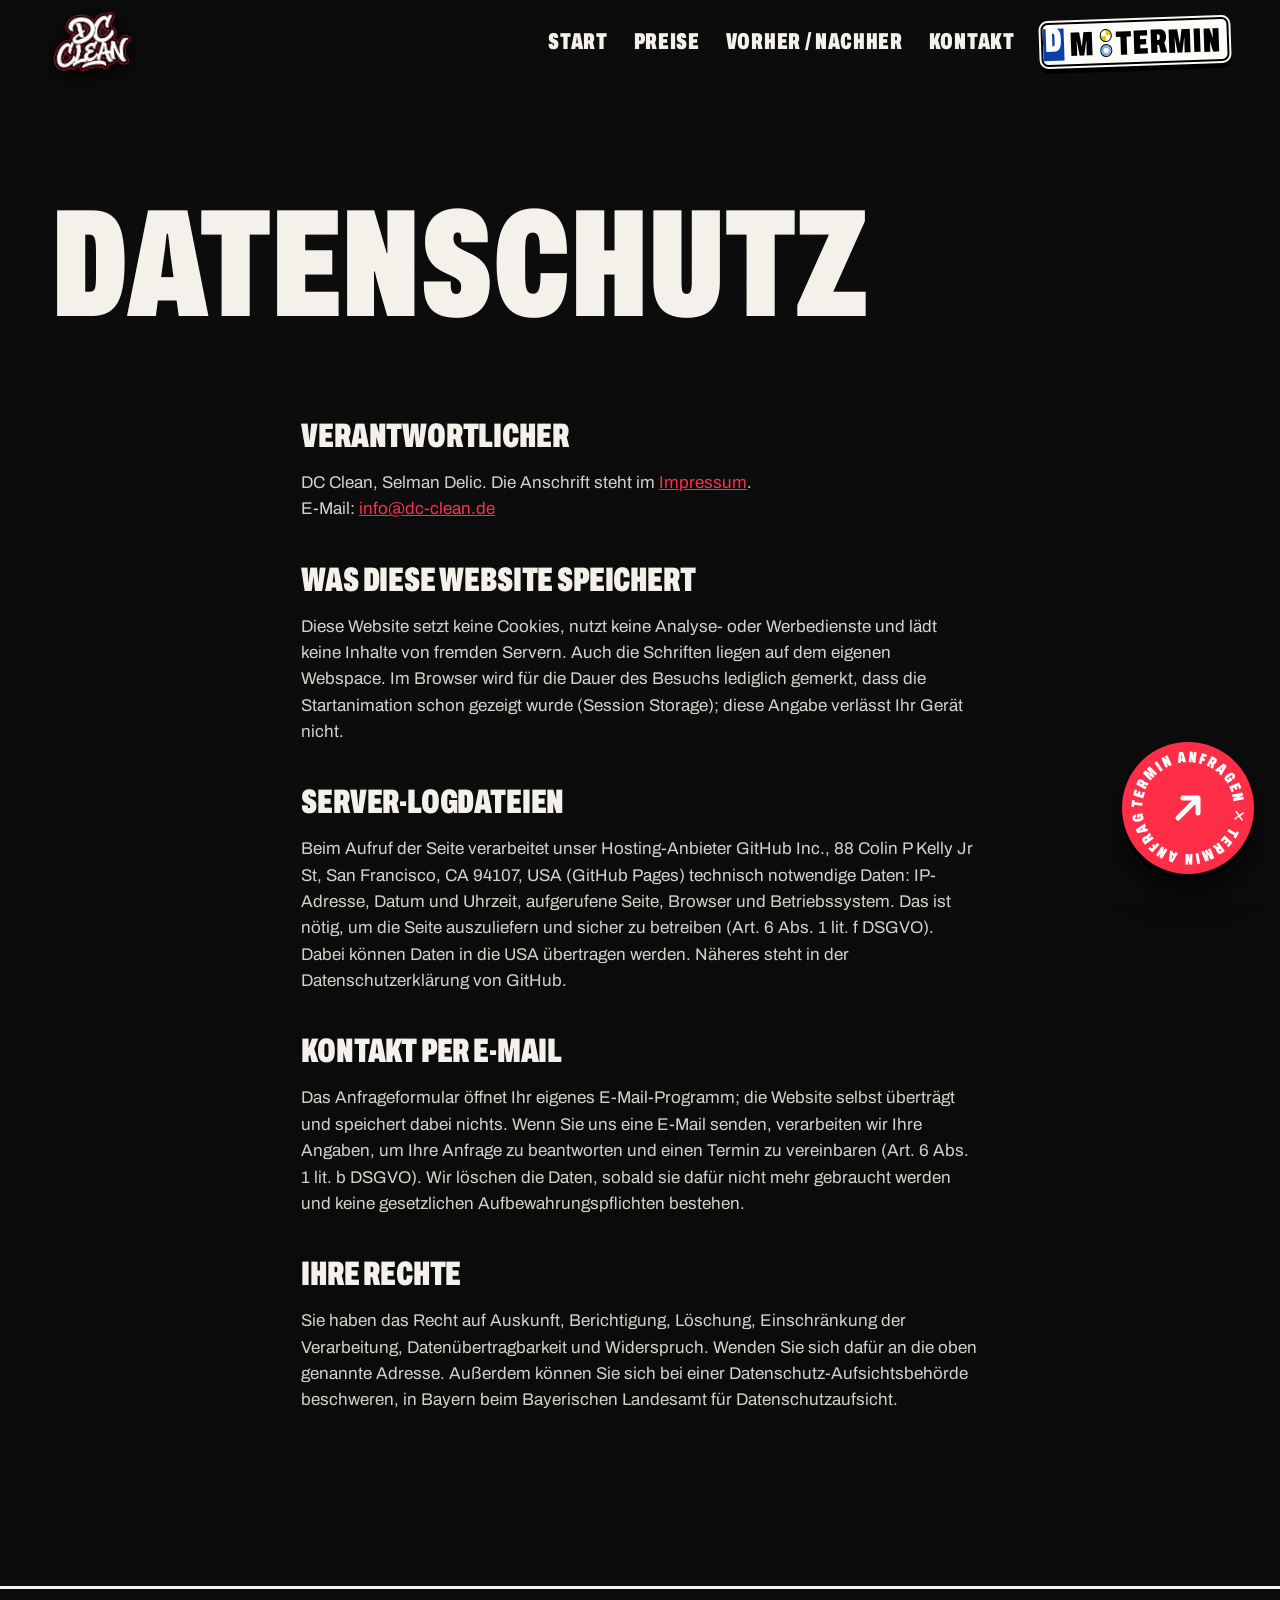
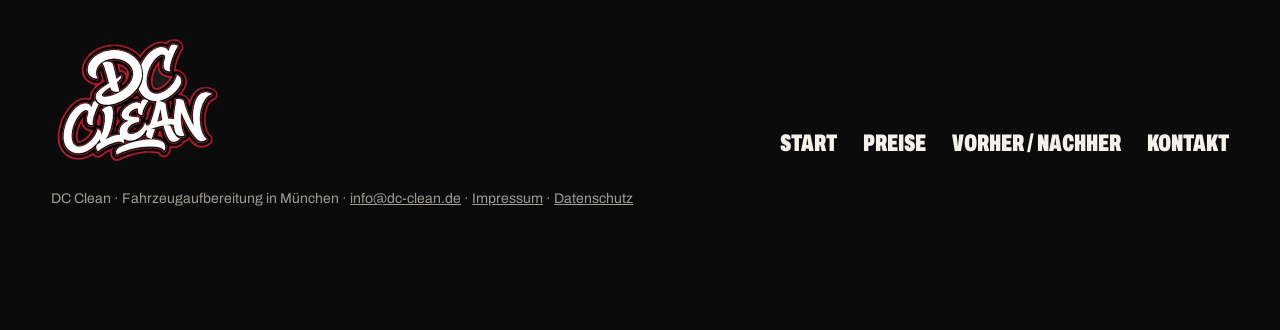
==== commit 5a47071e: "Add files via upload" ====
--- a/datenschutz.html
+++ b/datenschutz.html
@@ -11,41 +11,39 @@
 <link rel="apple-touch-icon" href="img/icon.png">
 <meta property="og:title" content="Datenschutz | DC Clean">
 <meta property="og:description" content="">
-<meta property="og:image" content="https://dc-clean.de/img/innen-nachher.jpg">
+<meta property="og:image" content="https://dc-clean.de/img/hero.jpg">
 <meta property="og:url" content="https://dc-clean.de/datenschutz.html">
 <meta property="og:type" content="website">
-<meta name="theme-color" content="#070708">
+<meta name="theme-color" content="#0b0b0c">
 <link rel="preload" href="fonts/archivo.woff" as="font" type="font/woff" crossorigin>
+<link rel="preload" href="fonts/marker.woff" as="font" type="font/woff" crossorigin>
 <link rel="stylesheet" href="style.css">
 
 </head>
 <body>
-<header class="nav"><div class="bar">
+<header class="nav">
   <a class="brand" href="index.html" aria-label="DC Clean Startseite"><img src="img/logo.png" alt="DC Clean" width="613" height="446"></a>
   <button class="burger" aria-label="Menü" aria-expanded="false"><i></i><i></i></button>
-  <nav><a href="index.html">Start</a><a href="leistungen.html">Leistungen</a><a href="galerie.html">Vorher / Nachher</a><a href="kontakt.html">Kontakt</a><a class="btn" href="kontakt.html">Termin anfragen</a></nav>
-</div></header>
+  <nav><a href="index.html">Start</a><a href="leistungen.html">Preise</a><a href="galerie.html">Vorher / Nachher</a><a href="kontakt.html">Kontakt</a><a class="plate sm" href="kontakt.html" aria-label="Termin anfragen"><i class="eu"><u></u>D</i><b>M</b><i class="seal"></i><b>TERMIN</b></a></nav>
+</header>
 <main>
-<div class="phead"><div class="wrap"><h1 style="font-size:clamp(38px,7vw,84px)">Datenschutz</h1></div></div><section style="padding-top:0"><div class="wrap legal"><h2>Verantwortlicher</h2>
-<p>DC Clean, Selman Delic, Infanteriestr. 10, 80797 München<br>E-Mail: <a href="mailto:info@dc-clean.de">info@dc-clean.de</a></p>
+<div class="phead"><div class="wrap"><h1 style="font-size:clamp(60px,12vw,170px)">Datenschutz</h1></div></div><section style="padding-top:0"><div class="wrap legal"><h2>Verantwortlicher</h2>
+<p>DC Clean, Selman Delic. Die Anschrift steht im <a href="impressum.html">Impressum</a>.<br>E-Mail: <a href="mailto:info@dc-clean.de">info@dc-clean.de</a></p>
 <h2>Was diese Website speichert</h2>
-<p>Diese Website setzt keine Cookies, nutzt keine Analyse- oder Werbedienste und lädt keine Inhalte von fremden Servern. Auch die Schrift liegt auf dem eigenen Webspace.</p>
+<p>Diese Website setzt keine Cookies, nutzt keine Analyse- oder Werbedienste und lädt keine Inhalte von fremden Servern. Auch die Schriften liegen auf dem eigenen Webspace. Im Browser wird für die Dauer des Besuchs lediglich gemerkt, dass die Startanimation schon gezeigt wurde (Session Storage); diese Angabe verlässt Ihr Gerät nicht.</p>
 <h2>Server-Logdateien</h2>
 <p>Beim Aufruf der Seite verarbeitet unser Hosting-Anbieter GitHub Inc., 88 Colin P Kelly Jr St, San Francisco, CA 94107, USA (GitHub Pages) technisch notwendige Daten: IP-Adresse, Datum und Uhrzeit, aufgerufene Seite, Browser und Betriebssystem. Das ist nötig, um die Seite auszuliefern und sicher zu betreiben (Art. 6 Abs. 1 lit. f DSGVO). Dabei können Daten in die USA übertragen werden. Näheres steht in der Datenschutzerklärung von GitHub.</p>
 <h2>Kontakt per E-Mail</h2>
 <p>Das Anfrageformular öffnet Ihr eigenes E-Mail-Programm; die Website selbst überträgt und speichert dabei nichts. Wenn Sie uns eine E-Mail senden, verarbeiten wir Ihre Angaben, um Ihre Anfrage zu beantworten und einen Termin zu vereinbaren (Art. 6 Abs. 1 lit. b DSGVO). Wir löschen die Daten, sobald sie dafür nicht mehr gebraucht werden und keine gesetzlichen Aufbewahrungspflichten bestehen.</p>
-<h2>Link zu Google Maps</h2>
-<p>Der Routen-Link führt zu Google Maps. Erst wenn Sie ihn anklicken, werden Daten an Google übertragen; es gilt dann die Datenschutzerklärung von Google.</p>
 <h2>Ihre Rechte</h2>
 <p>Sie haben das Recht auf Auskunft, Berichtigung, Löschung, Einschränkung der Verarbeitung, Datenübertragbarkeit und Widerspruch. Wenden Sie sich dafür an die oben genannte Adresse. Außerdem können Sie sich bei einer Datenschutz-Aufsichtsbehörde beschweren, in Bayern beim Bayerischen Landesamt für Datenschutzaufsicht.</p></div></section>
 </main>
 <footer><div class="wrap"><div class="cols">
-  <div><img src="img/logo.png" alt="DC Clean" width="613" height="446" loading="lazy"><p>Fahrzeugaufbereitung in München.<br>Termine nach Vereinbarung.</p></div>
-  <div><h4>Seiten</h4><a href="index.html">Start</a><a href="leistungen.html">Leistungen</a><a href="galerie.html">Vorher / Nachher</a><a href="kontakt.html">Kontakt</a></div>
-  <div><h4>Kontakt</h4><a href="mailto:info@dc-clean.de">info@dc-clean.de</a><a href="https://www.google.com/maps/search/?api=1&query=Infanteriestr.+10+80797+M%C3%BCnchen" target="_blank" rel="noopener">Infanteriestr. 10<br>80797 München</a></div>
-  <div><h4>Rechtliches</h4><a href="impressum.html">Impressum</a><a href="datenschutz.html">Datenschutz</a></div>
-</div><p>© DC Clean · Selman Delic</p></div></footer>
-<nav class="dock" aria-label="Schnellzugriff"><a href="index.html" class=""><svg viewBox="0 0 24 24" fill="none" stroke="currentColor" stroke-width="2" stroke-linecap="round" stroke-linejoin="round" aria-hidden="true"><path d="M3 11l9-8 9 8v9a1 1 0 0 1-1 1h-5v-6H9v6H4a1 1 0 0 1-1-1z"/></svg>Start</a><a href="leistungen.html" class=""><svg viewBox="0 0 24 24" fill="none" stroke="currentColor" stroke-width="2" stroke-linecap="round" stroke-linejoin="round" aria-hidden="true"><path d="M20 12l-8 8-9-9V3h8z"/><circle cx="7.5" cy="7.5" r="1.5"/></svg>Preise</a><a href="galerie.html" class=""><svg viewBox="0 0 24 24" fill="none" stroke="currentColor" stroke-width="2" stroke-linecap="round" stroke-linejoin="round" aria-hidden="true"><path d="M12 3l2.2 5.8L20 11l-5.8 2.2L12 19l-2.2-5.8L4 11l5.8-2.2z"/></svg>Ergebnisse</a><a href="kontakt.html" class="go"><svg viewBox="0 0 24 24" fill="none" stroke="currentColor" stroke-width="2" stroke-linecap="round" stroke-linejoin="round" aria-hidden="true"><rect x="3" y="5" width="18" height="16" rx="2"/><path d="M3 10h18M8 3v4M16 3v4"/></svg>Termin</a></nav>
+  <img src="img/logo.png" alt="DC Clean" width="613" height="446" loading="lazy">
+  <nav aria-label="Seiten"><a href="index.html">Start</a><a href="leistungen.html">Preise</a><a href="galerie.html">Vorher / Nachher</a><a href="kontakt.html">Kontakt</a></nav>
+</div><p>DC Clean · Fahrzeugaufbereitung in München · <a href="mailto:info@dc-clean.de">info@dc-clean.de</a> · <a href="impressum.html">Impressum</a> · <a href="datenschutz.html">Datenschutz</a></p></div></footer>
+<a class="spin" href="kontakt.html" aria-label="Termin anfragen"><svg class="ring" viewBox="0 0 120 120" aria-hidden="true"><defs><path id="c" d="M60 60m-46 0a46 46 0 1 1 92 0a46 46 0 1 1-92 0"/></defs><text><textPath href="#c">Termin anfragen ✕ Termin anfragen ✕ </textPath></text></svg><svg class="ar" viewBox="0 0 24 24" fill="none" stroke="currentColor" stroke-width="3" stroke-linecap="round" stroke-linejoin="round" aria-hidden="true"><path d="M6 18L18 6M9 6h9v9"/></svg></a>
+<nav class="dock" aria-label="Schnellzugriff"><a href="index.html" class=""><svg viewBox="0 0 24 24" fill="none" stroke="currentColor" stroke-width="2.4" stroke-linecap="round" stroke-linejoin="round" aria-hidden="true"><path d="M3 11l9-8 9 8v9a1 1 0 0 1-1 1h-5v-6H9v6H4a1 1 0 0 1-1-1z"/></svg>Start</a><a href="leistungen.html" class=""><svg viewBox="0 0 24 24" fill="none" stroke="currentColor" stroke-width="2.4" stroke-linecap="round" stroke-linejoin="round" aria-hidden="true"><path d="M20 12l-8 8-9-9V3h8z"/><circle cx="7.5" cy="7.5" r="1.5"/></svg>Preise</a><a href="galerie.html" class=""><svg viewBox="0 0 24 24" fill="none" stroke="currentColor" stroke-width="2.4" stroke-linecap="round" stroke-linejoin="round" aria-hidden="true"><rect x="3" y="5" width="18" height="14" rx="1"/><path d="M12 3v18"/></svg>Vorher</a><a href="kontakt.html" class="go"><svg viewBox="0 0 24 24" fill="none" stroke="currentColor" stroke-width="2.4" stroke-linecap="round" stroke-linejoin="round" aria-hidden="true"><rect x="3" y="5" width="18" height="16" rx="2"/><path d="M3 10h18M8 3v4M16 3v4"/></svg>Termin</a></nav>
 <script src="main.js"></script>
 </body>
 </html>
--- a/style.css
+++ b/style.css
@@ -1,106 +1,119 @@
+/* DC Clean: Asphalt, Sticker, Marker. Der Star ist die dreckige Scheibe im Start. */
 @font-face{font-family:"Archivo";src:url(fonts/archivo.woff) format("woff");font-weight:100 900;font-stretch:62% 125%;font-display:swap}
-:root{--bg:#070708;--s1:#101012;--s2:#17171a;--line:#26262b;--fg:#f4f4f5;--muted:#a0a0a9;--red:#b91d2f;--hot:#ff2d46;
-  --font:"Archivo","Segoe UI",system-ui,-apple-system,"Helvetica Neue",Arial,sans-serif;--r:18px;--pad:clamp(20px,4vw,48px)}
+@font-face{font-family:"Marker";src:url(fonts/marker.woff) format("woff");font-display:swap}
+:root{--bg:#0b0b0c;--ink:#0b0b0c;--paper:#f4f1ea;--fg:#f4f1ea;--muted:#a09c94;--line:#2a2927;--red:#b91d2f;--hot:#ff2d46;
+  --font:"Archivo","Segoe UI",system-ui,-apple-system,"Helvetica Neue",Arial,sans-serif;--mk:"Marker","Comic Sans MS","Segoe Print",cursive;--pad:clamp(20px,4vw,56px)}
 *{box-sizing:border-box}
 html{scroll-behavior:smooth;color-scheme:dark;-webkit-text-size-adjust:100%;overflow-x:clip}
 body{margin:0;background:var(--bg);color:var(--fg);font-family:var(--font);font-size:17px;line-height:1.55;overflow-x:clip}
-body::before{content:"";position:fixed;inset:0;z-index:-1;background:
-  radial-gradient(900px 500px at 85% -5%,rgba(185,29,47,.28),transparent 60%),
-  radial-gradient(700px 500px at -10% 40%,rgba(185,29,47,.12),transparent 60%),
-  linear-gradient(#ffffff06 1px,transparent 1px) 0 0/100% 56px,linear-gradient(90deg,#ffffff06 1px,transparent 1px) 0 0/56px 100%}
+body::after{content:"";position:fixed;inset:0;z-index:100;pointer-events:none;opacity:.07;mix-blend-mode:overlay;background-image:url("data:image/svg+xml;utf8,<svg xmlns='http://www.w3.org/2000/svg' width='220' height='220'><filter id='n'><feTurbulence type='fractalNoise' baseFrequency='.9' numOctaves='2' stitchTiles='stitch'/></filter><rect width='100%' height='100%' filter='url(%23n)'/></svg>")}
 img{max-width:100%;height:auto;display:block}
 a{color:inherit}
-.wrap{max-width:1240px;margin:0 auto;padding-inline:var(--pad)}
-h1,h2,h3{font-stretch:125%;font-weight:900;text-transform:uppercase;line-height:.95;letter-spacing:-.02em;margin:0;text-wrap:balance}
-h1{font-size:clamp(44px,9vw,128px)}
-h2{font-size:clamp(34px,5.6vw,72px)}
-h3{font-size:clamp(20px,2.2vw,26px);letter-spacing:-.01em;line-height:1.05}
+.wrap{max-width:1280px;margin:0 auto;padding-inline:var(--pad)}
+h1,h2,h3{font-stretch:62%;font-weight:900;text-transform:uppercase;line-height:.84;letter-spacing:-.005em;margin:0}
+h1{font-size:clamp(84px,19vw,300px)}
+h2{font-size:clamp(60px,11.5vw,170px)}
+h3{font-size:clamp(30px,3.4vw,44px);line-height:.92}
+.mk{font-family:var(--mk);font-weight:400;font-stretch:normal;text-transform:none;letter-spacing:0;color:var(--hot);line-height:1}
 .out{color:transparent;-webkit-text-stroke:2px var(--fg)}
 .red{color:var(--hot)}
-.eyebrow{display:inline-flex;align-items:center;gap:10px;font-size:13px;font-weight:700;letter-spacing:.18em;text-transform:uppercase;color:var(--hot);margin-bottom:18px}
-.eyebrow::before{content:"";width:34px;height:3px;background:var(--hot);transform:skewX(-30deg)}
-.lead{color:var(--muted);font-size:clamp(17px,1.5vw,20px);max-width:36em;margin:20px 0 0}
-section{padding-block:clamp(64px,9vw,130px)}
+.lead{color:#cfcabf;font-size:clamp(17px,1.5vw,20px);max-width:34em;margin:22px 0 0}
+section{padding-block:clamp(60px,9vw,130px);position:relative}
+.note{font-family:var(--mk);color:var(--hot);font-size:clamp(24px,3vw,40px);display:inline-block;transform:rotate(-4deg);line-height:1}
 
 /* Navigation */
-.nav{position:fixed;top:14px;left:0;right:0;z-index:50;pointer-events:none}
-.nav .bar{pointer-events:auto;max-width:1240px;margin:0 auto;display:flex;align-items:center;gap:8px;padding:8px 10px 8px 16px;background:rgba(16,16,18,.72);backdrop-filter:blur(18px) saturate(140%);-webkit-backdrop-filter:blur(18px) saturate(140%);border:1px solid #ffffff1c;border-radius:999px;width:calc(100% - 2*var(--pad))}
-.nav .brand{display:flex;align-items:center}
-.nav .brand img{height:42px;width:auto}
-.nav nav{margin-left:auto;display:flex;gap:2px;align-items:center}
-.nav nav a{text-decoration:none;font-weight:600;font-size:15px;padding:9px 15px;border-radius:999px;color:#d6d6dc;transition:background .2s,color .2s}
-.nav nav a:hover{background:#ffffff14;color:#fff}
-.nav nav a[aria-current="page"]{background:#fff;color:#000}
-.btn{display:inline-flex;align-items:center;gap:10px;background:var(--hot);color:#fff!important;text-decoration:none;font-weight:800;font-stretch:112%;text-transform:uppercase;letter-spacing:.04em;font-size:15px;padding:16px 26px;border-radius:999px;border:0;cursor:pointer;font-family:var(--font);box-shadow:0 10px 40px -8px rgba(255,45,70,.7);transition:transform .2s,box-shadow .2s}
-.btn:hover{transform:translateY(-2px);box-shadow:0 16px 50px -8px rgba(255,45,70,.9)}
-.btn svg{width:18px;height:18px;transition:transform .2s}
-.btn:hover svg{transform:translateX(4px)}
-.btn.ghost{background:transparent;border:1.5px solid #ffffff55;box-shadow:none}
-.btn.ghost:hover{border-color:#fff;background:#ffffff10}
-.nav .btn{padding:10px 18px;font-size:13px;margin-left:6px}
-.burger{display:none;margin-left:auto;background:none;border:0;width:44px;height:44px;border-radius:50%;cursor:pointer;position:relative}
-.burger i{position:absolute;left:11px;right:11px;height:2px;background:#fff;transition:transform .25s,top .25s}
-.burger i:first-child{top:17px}.burger i:last-child{top:25px}
-.open .burger i:first-child{top:21px;transform:rotate(45deg)}.open .burger i:last-child{top:21px;transform:rotate(-45deg)}
+.nav{position:fixed;top:0;left:0;right:0;z-index:60;padding:12px var(--pad);display:flex;align-items:center;gap:20px;transition:background .3s,padding .3s}
+.scrolled .nav{background:rgba(11,11,12,.9);backdrop-filter:blur(10px);-webkit-backdrop-filter:blur(10px);padding-block:6px}
+.nav .brand img{height:60px;width:auto;transform:rotate(-5deg);filter:drop-shadow(0 4px 10px #000);transition:height .3s}
+.scrolled .nav .brand img{height:46px}
+.nav nav{margin-left:auto;display:flex;gap:26px;align-items:center}
+.nav nav a{text-decoration:none;font-stretch:62%;font-weight:900;text-transform:uppercase;font-size:23px;letter-spacing:.03em;position:relative;padding:4px 0}
+.nav nav a:not(.plate)::after{content:"";position:absolute;left:-4px;right:-4px;bottom:-3px;height:9px;background:url("data:image/svg+xml;utf8,<svg xmlns='http://www.w3.org/2000/svg' viewBox='0 0 100 9' preserveAspectRatio='none'><path d='M1 6 C20 1 34 8 52 4 S86 2 99 5' fill='none' stroke='%23ff2d46' stroke-width='3' stroke-linecap='round'/></svg>") no-repeat center/100% 100%;transform:scaleX(0);transform-origin:left;transition:transform .25s}
+.nav nav a:hover::after,.nav nav a[aria-current="page"]::after{transform:scaleX(1)}
+.burger{display:none;margin-left:auto;background:var(--paper);border:0;width:50px;height:50px;border-radius:50%;cursor:pointer;position:relative;z-index:2;transform:rotate(4deg);box-shadow:0 6px 0 #000}
+.burger i{position:absolute;left:14px;right:14px;height:3px;background:#000;transition:transform .25s,top .25s}
+.burger i:first-child{top:19px}.burger i:last-child{top:28px}
+.open .burger i:first-child{top:24px;transform:rotate(45deg)}.open .burger i:last-child{top:24px;transform:rotate(-45deg)}
+
+/* Sticker */
+.stk{display:inline-flex;align-items:center;gap:10px;background:var(--paper);color:#000!important;text-decoration:none;font-stretch:62%;font-weight:900;text-transform:uppercase;letter-spacing:.03em;font-size:24px;line-height:1;padding:13px 22px 11px;border:0;border-radius:6px;cursor:pointer;font-family:var(--font);box-shadow:0 6px 0 #000,0 14px 30px -6px rgba(0,0,0,.8);transform:rotate(-2deg);transition:transform .18s,box-shadow .18s}
+.stk:hover{transform:rotate(1deg) translateY(-3px);box-shadow:0 9px 0 #000,0 22px 36px -6px rgba(0,0,0,.8)}
+.stk:active{transform:translateY(4px);box-shadow:0 2px 0 #000}
+.stk.hot{background:var(--hot);color:#fff!important}
+.stk svg{width:22px;height:22px}
+.nav .stk{font-size:20px;padding:10px 16px 8px}
 @media (max-width:900px){
   .burger{display:block}
-  .nav nav{position:fixed;inset:0;background:rgba(7,7,8,.97);flex-direction:column;justify-content:center;gap:6px;transform:translateY(-102%);transition:transform .35s cubic-bezier(.7,0,.2,1);z-index:-1;pointer-events:auto}
-  .open .nav nav{transform:none}
-  .nav nav a{font-size:30px;font-weight:900;font-stretch:125%;text-transform:uppercase;padding:10px 20px}
-  .nav .btn{font-size:16px;padding:16px 28px;margin:18px 0 0}
+  .nav .brand{position:relative;z-index:2}
+  .nav nav{position:fixed;inset:0;background:var(--bg);flex-direction:column;justify-content:center;gap:10px;visibility:hidden;opacity:0;transition:opacity .25s,visibility .25s;z-index:1}
+  .open .nav nav{visibility:visible;opacity:1}
+  .open body{overflow:hidden}
+  .nav nav a{font-size:64px;line-height:.9}
+  .nav nav .stk{font-size:30px;margin-top:22px}
 }
 
-/* Hero */
-.hero{position:relative;padding-top:clamp(130px,16vw,190px);padding-bottom:clamp(40px,6vw,80px)}
-.hero .grid{display:grid;grid-template-columns:minmax(0,1.25fr) minmax(0,.9fr);gap:clamp(24px,4vw,64px);align-items:center}
+/* Start: die Scheibe */
+.hero{position:relative;min-height:100svh;display:flex;align-items:flex-end;padding-top:110px;padding-bottom:clamp(30px,5vw,60px);overflow:hidden;isolation:isolate}
+.hero .bgphoto{position:absolute;inset:0;z-index:-2;background:url(img/hero.jpg) 62% 40%/cover}
+.hero::before{content:"";position:absolute;inset:0;z-index:-1;background:linear-gradient(90deg,rgba(11,11,12,.94) 0%,rgba(11,11,12,.72) 45%,rgba(11,11,12,.2) 100%),linear-gradient(0deg,var(--bg) 0%,transparent 30%)}
+.hero .wrap{width:100%;position:relative}
 .hero h1 span{display:block}
-.hero .cta{display:flex;gap:12px;flex-wrap:wrap;margin-top:34px}
-.hero .visual{position:relative}
-.hero .photo{border-radius:28px;overflow:hidden;aspect-ratio:4/5;transform:rotate(3deg);box-shadow:0 40px 120px -20px rgba(255,45,70,.55),0 0 0 1px #ffffff22;position:relative}
-.hero .photo img{width:100%;height:100%;object-fit:cover}
-.hero .photo::after{content:"";position:absolute;inset:0;background:linear-gradient(200deg,transparent 45%,rgba(7,7,8,.75))}
-.hero .logo{position:absolute;left:-12%;bottom:-6%;width:62%;height:auto;filter:drop-shadow(0 12px 40px rgba(0,0,0,.8));transform:rotate(-6deg)}
-.chip{position:absolute;background:rgba(16,16,18,.8);backdrop-filter:blur(12px);-webkit-backdrop-filter:blur(12px);border:1px solid #ffffff26;border-radius:14px;padding:10px 16px;font-size:13px;font-weight:600;line-height:1.25}
-.chip b{display:block;font-size:22px;font-stretch:125%;font-weight:900;color:var(--hot)}
-.chip.a{top:8%;right:-4%}.chip.b{top:42%;left:-9%}
-@media (max-width:900px){.hero .grid{grid-template-columns:minmax(0,1fr)}.hero .visual{max-width:420px;margin:20px auto 0;width:86%}.chip.a{right:-6%}.chip.b{left:-6%}}
-
-/* Laufband */
-.ticker{background:var(--hot);color:#000;transform:rotate(-1.6deg) scale(1.03);overflow:hidden;white-space:nowrap;padding:14px 0;font-weight:900;font-stretch:125%;text-transform:uppercase;font-size:clamp(18px,2.4vw,30px);letter-spacing:-.01em;margin-block:clamp(20px,4vw,50px)}
-.ticker div{display:inline-block;animation:tick 28s linear infinite}
-.ticker span{margin-inline:.6em}
-.ticker span::after{content:"✦";margin-left:1.2em}
+.hero h1 .mk{font-size:.3em;transform:rotate(-5deg) translate(.2em,-.25em);display:inline-block}
+.hero .cta{display:flex;gap:18px;flex-wrap:wrap;margin-top:34px}
+.hero .tags{position:absolute;right:0;bottom:6%;display:flex;flex-direction:column;gap:18px;align-items:flex-end}
+.tag{background:var(--paper);color:#000;border-radius:8px;padding:12px 18px 10px;box-shadow:0 6px 0 #000;font-size:13px;font-weight:700;text-transform:uppercase;letter-spacing:.08em;line-height:1.1}
+.tag b{display:block;font-stretch:62%;font-weight:900;font-size:54px;line-height:.85;letter-spacing:0;color:var(--red)}
+.tag:nth-child(1){transform:rotate(5deg)}.tag:nth-child(2){transform:rotate(-4deg) translateX(-30px)}
+@media (max-width:900px){.hero .tags{position:static;flex-direction:row;align-items:flex-start;margin-top:36px}.tag:nth-child(2){transform:rotate(-4deg)}.tag b{font-size:44px}.hero .bgphoto{background-position:70% 30%}.hero::before{background:linear-gradient(0deg,var(--bg) 4%,rgba(11,11,12,.72) 55%,rgba(11,11,12,.35))}}
+/* Dreckschicht */
+.dirt{position:absolute;inset:0;width:100%;height:100%;z-index:5;touch-action:pan-y;transition:opacity .9s;cursor:url("data:image/svg+xml;utf8,<svg xmlns='http://www.w3.org/2000/svg' width='56' height='56'><g transform='rotate(-20 28 28)'><rect x='8' y='16' width='40' height='24' rx='7' fill='%23ffd23f' stroke='%23000' stroke-width='3'/><circle cx='18' cy='25' r='2.5'/><circle cx='30' cy='31' r='3'/><circle cx='39' cy='23' r='2'/></g></svg>") 28 28,grab}
+.dirt.gone{opacity:0;pointer-events:none}
+.wipehint{position:absolute;z-index:6;left:50%;bottom:14%;transform:translateX(-50%) rotate(-3deg);display:flex;flex-direction:column;align-items:center;gap:14px;pointer-events:none;transition:opacity .4s;text-align:center}
+.wipehint b{font-family:var(--mk);font-weight:400;font-size:clamp(26px,3.6vw,44px);color:#fff;text-shadow:0 3px 0 #000,0 0 18px #000;animation:nudge 1.6s ease-in-out infinite}
+.wipehint button{pointer-events:auto;font-size:16px;padding:9px 14px 7px}
+.wipehint.gone{opacity:0;visibility:hidden}
+@keyframes nudge{0%,100%{transform:translateX(-14px)}50%{transform:translateX(14px)}}
+.squeegee{position:absolute;top:0;bottom:0;width:16px;z-index:7;background:linear-gradient(90deg,#111,#555,#111);box-shadow:0 0 30px 8px rgba(255,255,255,.35);left:-20px;pointer-events:none}
+
+/* Absperrband */
+.tapes{position:relative;height:clamp(120px,15vw,200px);overflow:hidden}
+.tape{position:absolute;left:-5%;width:110%;white-space:nowrap;overflow:hidden;padding:10px 0 8px;font-stretch:62%;font-weight:900;text-transform:uppercase;font-size:clamp(26px,3.6vw,48px);line-height:1;box-shadow:0 10px 30px rgba(0,0,0,.6)}
+.tape div{display:inline-block;animation:tick 30s linear infinite}
+.tape span{margin-inline:.5em}
+.tape.a{top:22%;background:var(--paper);color:#000;transform:rotate(-3deg)}
+.tape.b{top:44%;background:var(--hot);color:#000;transform:rotate(2.2deg)}
+.tape.b div{animation-direction:reverse}
+.tape.a span::after{content:"///";margin-left:1em;color:var(--red)}
+.tape.b span::after{content:"✕";margin-left:1em}
 @keyframes tick{to{transform:translateX(-50%)}}
 
 /* Schnellzugriffe */
-.quick{display:grid;grid-template-columns:repeat(4,minmax(0,1fr));gap:14px}
-.quick a{display:flex;flex-direction:column;gap:26px;justify-content:space-between;text-decoration:none;background:var(--s1);border:1px solid var(--line);border-radius:var(--r);padding:22px;transition:transform .25s,border-color .25s,background .25s;min-height:150px}
-.quick a:hover{transform:translateY(-6px);border-color:var(--hot);background:var(--s2)}
-.quick svg{width:30px;height:30px;color:var(--hot)}
-.quick b{font-stretch:125%;font-weight:900;text-transform:uppercase;font-size:18px;line-height:1.05;display:block}
-.quick small{color:var(--muted);font-size:14px}
-@media (max-width:900px){.quick{grid-template-columns:repeat(2,minmax(0,1fr))}}
-
-/* Bento */
-.bento{display:grid;grid-template-columns:repeat(6,minmax(0,1fr));gap:14px;margin-top:44px}
-.tile{position:relative;overflow:hidden;background:var(--s1);border:1px solid var(--line);border-radius:var(--r);padding:26px;display:flex;flex-direction:column;gap:10px;text-decoration:none;min-height:230px;transition:transform .25s,border-color .25s}
-.tile::before{content:"";position:absolute;width:420px;height:420px;left:var(--mx,50%);top:var(--my,-40%);transform:translate(-50%,-50%);background:radial-gradient(closest-side,rgba(255,45,70,.3),transparent);opacity:0;transition:opacity .3s;pointer-events:none}
-.tile:hover{border-color:#ff2d4680;transform:translateY(-4px)}
-.tile:hover::before{opacity:1}
-.tile>*{position:relative}
-.tile p{margin:0;color:var(--muted);font-size:16px;max-width:30em}
-.tile .price{margin-top:auto;font-stretch:125%;font-weight:900;font-size:clamp(40px,5vw,68px);line-height:.9;letter-spacing:-.03em}
-.tile .price small{font-size:.4em;color:var(--muted);font-weight:700;letter-spacing:0;margin-left:.2em}
-.tile .no{font-size:13px;font-weight:700;color:var(--muted);letter-spacing:.14em}
-.tile.big{grid-column:span 4;background:linear-gradient(135deg,#c2182d,#6d0d19);border-color:#ff2d46}
-.tile.big p{color:#ffd9dd}.tile.big .no{color:#ffc2c8}
-.tile.mid{grid-column:span 2}.tile.third{grid-column:span 2}
-.badge{align-self:flex-start;background:#000;color:#fff;font-size:12px;font-weight:800;letter-spacing:.12em;text-transform:uppercase;padding:5px 12px;border-radius:999px}
-@media (max-width:900px){.bento{grid-template-columns:minmax(0,1fr)}.tile.big,.tile.mid,.tile.third{grid-column:auto}.tile{min-height:0}}
-
-/* Vorher / Nachher */
-.ba{display:grid;grid-template-columns:repeat(auto-fit,minmax(280px,1fr));gap:24px;margin-top:44px}
-.cmp{position:relative;aspect-ratio:4/5;border-radius:var(--r);overflow:hidden;border:1px solid var(--line);--p:50%;user-select:none}
+.quick{display:grid;grid-template-columns:repeat(4,minmax(0,1fr));gap:22px}
+.quick a{text-decoration:none;background:var(--paper);color:#000;border-radius:10px;padding:20px 20px 16px;box-shadow:0 7px 0 #000;display:flex;flex-direction:column;gap:30px;transition:transform .2s;min-height:150px;justify-content:space-between}
+.quick a:nth-child(1){transform:rotate(-2.5deg)}.quick a:nth-child(2){transform:rotate(1.8deg)}.quick a:nth-child(3){transform:rotate(-1.2deg)}.quick a:nth-child(4){transform:rotate(3deg);background:var(--hot);color:#fff}
+.quick a:hover{transform:rotate(0) translateY(-8px) scale(1.03)}
+.quick svg{width:34px;height:34px}
+.quick b{font-stretch:62%;font-weight:900;text-transform:uppercase;font-size:38px;line-height:.85;display:block}
+.quick small{font-size:14px;font-weight:600;opacity:.75}
+@media (max-width:900px){.quick{grid-template-columns:repeat(2,minmax(0,1fr));gap:16px}.quick b{font-size:30px}}
+
+/* Preis-Sticker */
+.wall{display:flex;flex-wrap:wrap;gap:30px 26px;margin-top:60px;justify-content:center}
+.pst{position:relative;width:min(100%,330px);background:var(--paper);color:#000;text-decoration:none;border-radius:14px;padding:24px 24px 20px;box-shadow:0 8px 0 #000,0 26px 50px -10px rgba(0,0,0,.9);display:flex;flex-direction:column;gap:8px;transition:transform .25s;transform:rotate(var(--r,0deg))}
+.pst:hover{transform:rotate(0) translateY(-10px) scale(1.04);z-index:2}
+.pst::after{content:"";position:absolute;right:0;top:0;width:44px;height:44px;background:linear-gradient(225deg,var(--bg) 50%,#c9c5bb 50%,#e9e5dc);border-bottom-left-radius:12px;box-shadow:-3px 3px 6px rgba(0,0,0,.25)}
+.pst p{margin:0;font-size:15px;line-height:1.4;color:#3b3934}
+.pst .price{font-stretch:62%;font-weight:900;font-size:120px;line-height:.8;color:var(--red);margin-top:14px;letter-spacing:-.01em}
+.pst .price small{font-size:.42em;color:#000}
+.pst .mk{font-size:26px;color:var(--red)}
+.pst.big{width:min(100%,520px);background:var(--hot);color:#fff}
+.pst.big p{color:#fff}.pst.big .price{color:#fff;font-size:170px}.pst.big .price small{color:#000}.pst.big .mk{color:#000}
+.pst.big::after{background:linear-gradient(225deg,var(--bg) 50%,#a3172a 50%,#e02a40)}
+@media (max-width:600px){.pst .price{font-size:96px}.pst.big .price{font-size:128px}}
+
+/* Vorher / Nachher (unverändert) */
+.ba{display:grid;grid-template-columns:repeat(auto-fit,minmax(280px,1fr));gap:28px;margin-top:50px}
+.cmp{position:relative;aspect-ratio:4/5;border-radius:18px;overflow:hidden;border:1px solid var(--line);--p:50%;user-select:none}
 .cmp img{position:absolute;inset:0;width:100%;height:100%;object-fit:cover}
 .cmp .after{clip-path:inset(0 0 0 var(--p))}
 .cmp .bar{position:absolute;top:0;bottom:0;left:var(--p);width:3px;background:#fff;transform:translateX(-50%);pointer-events:none}
@@ -109,128 +122,154 @@
 .cmp .l{left:12px}.cmp .r{right:12px;background:var(--hot)}
 .cmp input{position:absolute;inset:0;width:100%;height:100%;opacity:0;cursor:ew-resize;margin:0}
 .cmp:focus-within{outline:2px solid var(--hot);outline-offset:3px}
-figure{margin:0}figcaption{margin-top:12px;color:var(--muted);font-size:15px}
-.split{display:grid;grid-template-columns:minmax(0,1fr) minmax(0,1fr);gap:clamp(24px,5vw,80px);align-items:center}
+figure{margin:0}figcaption{margin-top:12px;font-family:var(--mk);font-size:22px;color:var(--fg);transform:rotate(-1.5deg)}
+.split{display:grid;grid-template-columns:minmax(0,1.1fr) minmax(0,.9fr);gap:clamp(24px,5vw,80px);align-items:center}
 @media (max-width:900px){.split{grid-template-columns:minmax(0,1fr)}}
 
 /* Ablauf */
-.steps{display:grid;grid-template-columns:repeat(3,minmax(0,1fr));gap:14px;margin-top:44px;counter-reset:s}
-.steps div{counter-increment:s;background:var(--s1);border:1px solid var(--line);border-radius:var(--r);padding:26px;position:relative;overflow:hidden}
-.steps div::before{content:"0" counter(s);position:absolute;right:-6px;top:-22px;font-stretch:125%;font-weight:900;font-size:130px;line-height:1;color:transparent;-webkit-text-stroke:1.5px #ffffff22}
-.steps h3{margin-top:70px}
-.steps p{margin:8px 0 0;color:var(--muted)}
-@media (max-width:900px){.steps{grid-template-columns:minmax(0,1fr)}}
-
-/* CTA */
-.cta-band{position:relative;overflow:hidden;border-radius:clamp(24px,4vw,44px);background:linear-gradient(120deg,#ff2d46,#8f1423 70%);padding:clamp(40px,7vw,96px);display:flex;flex-direction:column;align-items:flex-start;gap:28px}
-.cta-band::after{content:"DC CLEAN";position:absolute;right:-2%;bottom:-18%;font-stretch:125%;font-weight:900;font-size:clamp(90px,19vw,280px);line-height:1;color:transparent;-webkit-text-stroke:2px #ffffff2e;white-space:nowrap;pointer-events:none}
-.cta-band>*{position:relative;z-index:1}
-.cta-band .btn{background:#000;box-shadow:none}
-.cta-band .btn:hover{background:#111}
-
-/* Unterseiten-Kopf */
-.phead{padding-top:clamp(140px,17vw,210px);padding-bottom:clamp(30px,5vw,60px)}
-.phead h1{font-size:clamp(44px,8.5vw,116px)}
+.steps{margin-top:50px;border-top:3px solid var(--fg)}
+.steps div{display:grid;grid-template-columns:clamp(90px,16vw,240px) minmax(0,1fr) minmax(0,1.2fr);gap:10px 30px;align-items:center;border-bottom:3px solid var(--fg);padding:22px 0;transition:background .25s,color .25s,padding .25s}
+.steps div:hover{background:var(--paper);color:#000;padding-inline:20px}
+.steps i{font-style:normal;font-stretch:62%;font-weight:900;font-size:clamp(80px,13vw,190px);line-height:.8;color:var(--hot)}
+.steps h3{font-size:clamp(40px,6vw,90px)}
+.steps p{margin:0;font-size:18px;opacity:.85}
+@media (max-width:800px){.steps div{grid-template-columns:80px minmax(0,1fr)}.steps p{grid-column:2}}
+
+/* Abschluss */
+.final{text-align:center;overflow:hidden}
+.final h2{font-size:clamp(80px,21vw,360px);line-height:.8}
+.final .note{font-size:clamp(34px,6vw,90px);margin-top:-.25em;position:relative}
+.final .stk{margin-top:44px;font-size:clamp(26px,3vw,40px);padding:18px 30px 14px}
+
+/* Drehender Sticker */
+.spin{position:fixed;right:26px;bottom:26px;z-index:40;width:132px;height:132px;display:grid;place-items:center;text-decoration:none;border-radius:50%;background:var(--hot);color:#fff;box-shadow:0 6px 0 #000,0 20px 40px -8px rgba(0,0,0,.9);transition:transform .2s}
+.spin:hover{transform:scale(1.1) rotate(-8deg)}
+.spin svg.ring{position:absolute;inset:6px;animation:rot 14s linear infinite}
+.spin svg.ring text{font-family:var(--font);font-stretch:62%;font-weight:900;font-size:15.5px;letter-spacing:.14em;fill:#fff;text-transform:uppercase}
+.spin svg.ar{width:40px;height:40px}
+@keyframes rot{to{transform:rotate(360deg)}}
+@media (max-width:900px){.spin{display:none}}
+
+/* Unterseiten */
+.phead{padding-top:clamp(130px,16vw,200px);padding-bottom:clamp(20px,4vw,50px)}
+.phead h1{font-size:clamp(76px,17vw,270px)}
+.phead .note{margin-left:.3em}
 
 /* Leistungen */
-.svc{display:grid;gap:14px;margin-top:10px}
-.svc article{display:grid;grid-template-columns:70px minmax(0,1fr) auto;gap:8px 26px;align-items:center;background:var(--s1);border:1px solid var(--line);border-radius:var(--r);padding:26px 28px;transition:border-color .25s,transform .25s}
-.svc article:hover{border-color:#ff2d4680;transform:translateX(6px)}
-.svc .no{font-stretch:125%;font-weight:900;font-size:34px;color:transparent;-webkit-text-stroke:1.5px #ffffff55}
-.svc p{margin:6px 0 0;color:var(--muted);max-width:44em}
-.svc ul{margin:10px 0 0;padding:0;list-style:none;display:flex;flex-wrap:wrap;gap:6px}
-.svc li{font-size:13px;font-weight:600;border:1px solid var(--line);border-radius:999px;padding:3px 12px;color:#d0d0d6}
-.svc .price{font-stretch:125%;font-weight:900;font-size:clamp(34px,4vw,54px);letter-spacing:-.03em;white-space:nowrap}
-.svc article.top{background:linear-gradient(135deg,#c2182d,#6d0d19);border-color:#ff2d46}
-.svc article.top p{color:#ffd9dd}.svc article.top li{border-color:#ffffff40;color:#fff}.svc article.top .no{-webkit-text-stroke-color:#ffffffaa}
-@media (max-width:700px){.svc article{grid-template-columns:minmax(0,1fr)}.svc .no{display:none}}
-
-/* Konfigurator und Formular */
-.panel{background:var(--s1);border:1px solid var(--line);border-radius:clamp(20px,3vw,32px);padding:clamp(22px,4vw,44px)}
-.opts{display:grid;grid-template-columns:repeat(auto-fit,minmax(210px,1fr));gap:10px;margin-top:22px}
-.opt{position:relative;display:block;text-transform:none;letter-spacing:0}
+.svc{border-top:3px solid var(--fg);margin-top:20px}
+.svc article{display:grid;grid-template-columns:minmax(0,1fr) auto;gap:6px 30px;align-items:center;border-bottom:3px solid var(--fg);padding:26px 0;transition:background .25s,color .25s,padding .25s}
+.svc article:hover{background:var(--paper);color:#000;padding-inline:22px}
+.svc h3{font-size:clamp(40px,6.6vw,104px)}
+.svc p{margin:8px 0 0;max-width:40em;opacity:.85}
+.svc .price{font-stretch:62%;font-weight:900;font-size:clamp(64px,10vw,150px);line-height:.8;color:var(--hot)}
+.svc article:hover .price{color:var(--red)}
+.svc .mk{font-size:clamp(22px,2.4vw,32px);margin-left:.4em;display:inline-block;transform:rotate(-4deg)}
+
+/* Kassenbon */
+.kasse{display:grid;grid-template-columns:minmax(0,1.2fr) minmax(0,.8fr);gap:clamp(24px,4vw,60px);align-items:start;margin-top:50px}
+@media (max-width:900px){.kasse{grid-template-columns:minmax(0,1fr)}}
+.opts{display:grid;gap:14px}
+.opt{position:relative;display:block}
 .opt input{position:absolute;opacity:0;inset:0;width:100%;height:100%;cursor:pointer;margin:0}
-.opt span{display:flex;justify-content:space-between;align-items:center;gap:10px;border:1.5px solid var(--line);border-radius:14px;padding:16px 18px;font-weight:700;font-size:16px;color:var(--fg);transition:border-color .2s,background .2s}
-.opt b{font-stretch:125%;font-weight:900;color:var(--muted)}
-.opt input:checked+span{border-color:var(--hot);background:rgba(255,45,70,.14)}
-.opt input:checked+span b{color:var(--hot)}
-.opt input:focus-visible+span{outline:2px solid #fff;outline-offset:2px}
-.total{display:flex;align-items:flex-end;justify-content:space-between;gap:20px;flex-wrap:wrap;margin-top:26px;padding-top:24px;border-top:1px solid var(--line)}
-.total output{display:block;font-stretch:125%;font-weight:900;font-size:clamp(48px,7vw,88px);line-height:.9;letter-spacing:-.03em;color:var(--hot)}
-.total small{color:var(--muted);font-size:13px;font-weight:700;letter-spacing:.14em;text-transform:uppercase}
+.opt span{display:flex;justify-content:space-between;align-items:center;gap:14px;border:3px solid var(--fg);border-radius:10px;padding:14px 18px 12px;font-stretch:62%;font-weight:900;text-transform:uppercase;font-size:clamp(24px,2.6vw,34px);line-height:1;transition:background .15s,color .15s,transform .15s}
+.opt b{white-space:nowrap;color:var(--hot)}
+.opt input:checked+span{background:var(--paper);color:#000;transform:rotate(-1deg);box-shadow:0 6px 0 var(--hot)}
+.opt input:checked+span b{color:var(--red)}
+.opt input:focus-visible+span{outline:3px solid var(--hot);outline-offset:3px}
+.bon{background:#fff;color:#111;font-family:ui-monospace,"Cascadia Mono","Courier New",monospace;font-size:15px;line-height:1.5;padding:26px 22px 40px;transform:rotate(1.5deg);box-shadow:0 30px 60px -10px #000;position:sticky;top:90px;
+  -webkit-mask:linear-gradient(#000 0 0) top/100% calc(100% - 14px) no-repeat,conic-gradient(from -45deg at 50% 0,#000 90deg,transparent 0) bottom/20px 14px repeat-x;mask:linear-gradient(#000 0 0) top/100% calc(100% - 14px) no-repeat,conic-gradient(from -45deg at 50% 0,#000 90deg,transparent 0) bottom/20px 14px repeat-x}
+.bon img{width:120px;margin:0 auto 6px;filter:drop-shadow(0 0 0 #000)}
+.bon .c{text-align:center}
+.bon hr{border:0;border-top:2px dashed #111;margin:12px 0}
+.bon .ln{display:flex;justify-content:space-between;gap:10px}
+.bon .sum{font-size:26px;font-weight:700}
+.bon .empty{color:#777;text-align:center;padding:10px 0}
+.bon .stk{width:100%;justify-content:center;margin-top:16px;transform:none;font-size:22px}
+
+/* Formular */
+form{display:grid;gap:16px}
+.two{display:grid;grid-template-columns:repeat(auto-fit,minmax(220px,1fr));gap:16px}
+label.f{display:grid;gap:6px;font-size:13px;font-weight:800;text-transform:uppercase;letter-spacing:.12em;color:var(--muted)}
+input[type=text],textarea{font:inherit;font-size:17px;font-weight:500;color:var(--fg);background:transparent;border:0;border-bottom:3px solid var(--fg);border-radius:0;padding:10px 2px;width:100%;text-transform:none;letter-spacing:0}
+input[type=text]:focus,textarea:focus{outline:0;border-color:var(--hot);background:#ffffff0a}
+a:focus-visible,button:focus-visible{outline:3px solid var(--hot);outline-offset:4px}
+.contact{display:grid;grid-template-columns:minmax(0,1.25fr) minmax(0,.75fr);gap:clamp(24px,4vw,70px);align-items:start}
+@media (max-width:900px){.contact{grid-template-columns:minmax(0,1fr)}}
+.cards{display:grid;gap:22px}
+.cards>*{background:var(--paper);color:#000;border-radius:10px;padding:18px 20px 16px;box-shadow:0 7px 0 #000;text-decoration:none;display:block}
+.cards>*:nth-child(1){transform:rotate(2deg)}.cards>*:nth-child(2){transform:rotate(-1.5deg)}.cards>*:nth-child(3){transform:rotate(1deg)}
+.cards small{display:block;font-size:12px;font-weight:800;letter-spacing:.14em;text-transform:uppercase;color:var(--red)}
+.cards b{font-stretch:62%;font-weight:900;font-size:clamp(30px,3.4vw,44px);line-height:.95;text-transform:uppercase;overflow-wrap:anywhere}
+.cards p{margin:6px 0 0;font-size:14px;color:#3b3934}
 .small{font-size:14px;color:var(--muted)}
-form{display:grid;gap:14px}
-.two{display:grid;grid-template-columns:repeat(auto-fit,minmax(220px,1fr));gap:14px}
-label{display:grid;gap:6px;font-size:12px;font-weight:700;color:var(--muted);text-transform:uppercase;letter-spacing:.12em}
-input[type=text],textarea{font:inherit;font-size:16px;color:var(--fg);background:#0b0b0d;border:1.5px solid var(--line);border-radius:14px;padding:14px 16px;width:100%;text-transform:none;letter-spacing:0;font-weight:500}
-input[type=text]:focus,textarea:focus{border-color:var(--hot);outline:0;box-shadow:0 0 0 4px rgba(255,45,70,.2)}
-a:focus-visible,.btn:focus-visible,button:focus-visible{outline:2px solid #fff;outline-offset:3px}
-.info{display:grid;gap:14px;align-content:start}
-.info a.card,.info div.card{display:flex;gap:16px;align-items:center;text-decoration:none;background:var(--s1);border:1px solid var(--line);border-radius:var(--r);padding:20px 22px;transition:border-color .25s,transform .25s}
-.info a.card:hover{border-color:var(--hot);transform:translateX(6px)}
-.info svg{width:28px;height:28px;color:var(--hot);flex:none}
-.info small{display:block;color:var(--muted);font-size:12px;font-weight:700;letter-spacing:.12em;text-transform:uppercase}
-.info b{font-size:18px;overflow-wrap:anywhere}
-.contact{display:grid;grid-template-columns:minmax(0,.8fr) minmax(0,1.2fr);gap:clamp(20px,3vw,40px)}
-@media (max-width:900px){.contact{grid-template-columns:minmax(0,1fr)}}
 
 /* FAQ */
-.faq{display:grid;gap:10px;margin-top:40px;max-width:860px}
-.faq details{background:var(--s1);border:1px solid var(--line);border-radius:var(--r);padding:0 24px}
-.faq summary{cursor:pointer;list-style:none;padding:20px 0;font-weight:800;font-size:18px;display:flex;justify-content:space-between;gap:16px}
+.faq{margin-top:40px;border-top:3px solid var(--fg);max-width:980px}
+.faq details{border-bottom:3px solid var(--fg)}
+.faq summary{cursor:pointer;list-style:none;padding:18px 0 14px;font-stretch:62%;font-weight:900;text-transform:uppercase;font-size:clamp(28px,3.6vw,48px);line-height:.95;display:flex;justify-content:space-between;gap:16px}
 .faq summary::-webkit-details-marker{display:none}
-.faq summary::after{content:"+";color:var(--hot);font-size:26px;line-height:1;transition:transform .2s}
+.faq summary::after{content:"+";color:var(--hot);transition:transform .2s}
 .faq details[open] summary::after{transform:rotate(45deg)}
-.faq p{margin:0 0 22px;color:var(--muted)}
+.faq p{margin:0 0 22px;color:#cfcabf;max-width:44em}
 
 /* Fußzeile */
-footer{border-top:1px solid var(--line);margin-top:clamp(40px,6vw,80px);padding-block:48px 110px}
-footer .cols{display:grid;grid-template-columns:1.4fr 1fr 1fr 1fr;gap:30px}
-footer img{width:150px}
-footer h4{margin:0 0 12px;font-size:12px;letter-spacing:.16em;text-transform:uppercase;color:var(--muted)}
-footer a{display:block;text-decoration:none;padding:3px 0;color:#d6d6dc}
+footer{padding-block:50px 120px;border-top:3px solid var(--fg);margin-top:40px}
+footer .cols{display:flex;gap:30px 60px;flex-wrap:wrap;align-items:flex-end;justify-content:space-between}
+footer img{width:170px;transform:rotate(-5deg)}
+footer nav{display:flex;gap:6px 26px;flex-wrap:wrap}
+footer a{font-stretch:62%;font-weight:900;text-transform:uppercase;font-size:24px;text-decoration:none}
 footer a:hover{color:var(--hot)}
-footer p{color:var(--muted);font-size:14px;margin:14px 0 0}
-@media (max-width:900px){footer .cols{grid-template-columns:1fr 1fr}}
+footer p{color:var(--muted);font-size:14px;margin:26px 0 0}
+footer p a{font:inherit;text-transform:none;text-decoration:underline}
 
 /* Schnellleiste mobil */
 .dock{display:none}
 @media (max-width:900px){
-  .dock{position:fixed;left:12px;right:12px;bottom:calc(12px + env(safe-area-inset-bottom,0px));z-index:40;display:grid;grid-template-columns:repeat(4,1fr);background:rgba(16,16,18,.85);backdrop-filter:blur(18px);-webkit-backdrop-filter:blur(18px);border:1px solid #ffffff22;border-radius:22px;padding:6px}
-  .dock a{display:flex;flex-direction:column;align-items:center;gap:3px;text-decoration:none;font-size:11px;font-weight:700;padding:8px 2px;border-radius:16px;color:#c9c9d0}
+  .dock{position:fixed;left:10px;right:10px;bottom:calc(10px + env(safe-area-inset-bottom,0px));z-index:50;display:grid;grid-template-columns:repeat(4,1fr);gap:6px;background:var(--paper);border-radius:14px;padding:6px;box-shadow:0 6px 0 #000,0 20px 40px rgba(0,0,0,.8);transform:rotate(-1deg)}
+  .dock a{display:flex;flex-direction:column;align-items:center;gap:2px;text-decoration:none;font-stretch:62%;font-weight:900;text-transform:uppercase;font-size:15px;letter-spacing:.04em;padding:8px 2px 6px;border-radius:10px;color:#000}
   .dock svg{width:22px;height:22px}
-  .dock a[aria-current="page"]{color:#fff;background:#ffffff14}
+  .dock a[aria-current="page"]{background:#000;color:#fff}
   .dock a.go{background:var(--hot);color:#fff}
 }
 
 /* Rechtliches */
 .legal{max-width:780px}
-.legal h2{font-size:24px;margin-top:40px;letter-spacing:0}
-.legal p{color:#d0d0d6}
+.legal h2{font-size:34px;margin-top:40px;line-height:1}
+.legal p{color:#d6d1c7}
 .legal a{color:var(--hot)}
 .todo{background:#3a2a00;color:#ffd77a;padding:1px 6px;border-radius:4px}
 
 /* Einblenden */
-.js .rv{opacity:0;transform:translateY(34px);transition:opacity .7s cubic-bezier(.2,.7,.2,1),transform .7s cubic-bezier(.2,.7,.2,1);transition-delay:var(--d,0s)}
-.js .rv.in{opacity:1;transform:none}
-@media (prefers-reduced-motion:reduce){html{scroll-behavior:auto}.js .rv{opacity:1;transform:none;transition:none}.ticker div{animation:none}.btn,.tile,.quick a{transition:none}}
-
-/* Korrekturen */
-.split h2{font-size:clamp(30px,4vw,52px);overflow-wrap:anywhere}
-.opt b{white-space:nowrap}
-@media (max-width:900px){
-  .nav .bar{backdrop-filter:none;-webkit-backdrop-filter:none;background:rgba(16,16,18,.94)}
-  .nav .brand,.burger{position:relative;z-index:2}
-  .nav nav{z-index:1;transform:none;visibility:hidden;opacity:0;transition:opacity .25s,visibility .25s}
-  .open .nav nav{visibility:visible;opacity:1}
-  .open body{overflow:hidden}
-}
-@media (max-width:900px){.nav nav{background:#070708}.nav nav a{text-align:center;font-size:26px}}
-
-/* Startfoto neu */
-.hero .grid{grid-template-columns:minmax(0,1fr) minmax(0,1.1fr)}
-.hero .photo{aspect-ratio:14/11;transform:none;border-radius:32px;box-shadow:0 50px 140px -30px rgba(255,45,70,.6),0 0 0 1px #ffffff26}
-.hero .photo::after{background:linear-gradient(180deg,rgba(7,7,8,.05) 40%,rgba(7,7,8,.7)),linear-gradient(120deg,rgba(255,45,70,.22),transparent 50%)}
-.hero .logo{left:-7%;bottom:-13%;width:46%}
-.chip.a{top:-5%;right:5%}.chip.b{top:auto;bottom:8%;left:auto;right:-3%}
-@media (max-width:900px){.hero .grid{grid-template-columns:minmax(0,1fr)}.hero .visual{max-width:none;width:100%;margin-top:34px}.hero .logo{left:-2%;width:44%}.chip.b{right:-2%}}
+.js .rv{opacity:0;transform:translateY(40px) rotate(var(--r,0deg));transition:opacity .6s,transform .7s cubic-bezier(.2,.8,.2,1);transition-delay:var(--d,0s)}
+.js .rv.in{opacity:1;transform:rotate(var(--r,0deg))}
+.js .pst.rv.in:hover{transform:rotate(0) translateY(-10px) scale(1.04)}
+@media (prefers-reduced-motion:reduce){html{scroll-behavior:auto}.js .rv{opacity:1;transform:rotate(var(--r,0deg));transition:none}.tape div,.spin svg.ring,.wipehint b{animation:none}}
+
+/* Kennzeichen als Termin-Knopf */
+.plate{display:inline-flex;align-items:stretch;height:72px;background:#fbfbf8;color:#000;text-decoration:none;border:3px solid #000;border-radius:10px;overflow:hidden;box-shadow:0 0 0 3px #fbfbf8,0 9px 0 3px #000,0 26px 40px -6px rgba(0,0,0,.9);font-stretch:62%;font-weight:900;font-size:58px;line-height:1;letter-spacing:.05em;transition:transform .18s,box-shadow .18s;transform:rotate(-2deg);white-space:nowrap}
+.plate:hover{transform:rotate(1deg) translateY(-4px) scale(1.03)}
+.plate:active{transform:translateY(6px);box-shadow:0 0 0 3px #fbfbf8,0 2px 0 3px #000}
+.plate .eu{font-style:normal;flex:none;width:.62em;background:#0a3ea8;color:#fff;font-size:1em;display:flex;flex-direction:column;align-items:center;justify-content:flex-end;padding-bottom:.1em}
+.plate .eu{font-size:inherit}
+.plate .eu u{display:block;width:.34em;height:.34em;border-radius:50%;border:.055em dotted #ffd400;margin-bottom:.1em;text-decoration:none}
+.plate .eu{line-height:1}
+.plate .eu{letter-spacing:0}
+.plate .eu::first-line{font-size:.3em}
+.plate b{display:flex;align-items:center;padding:.06em .16em 0;font-weight:900}
+.plate .seal{flex:none;width:.3em;display:flex;flex-direction:column;justify-content:center;gap:.08em}
+.plate .seal::before,.plate .seal::after{content:"";display:block;width:.3em;height:.3em;border-radius:50%}
+.plate .seal::before{background:conic-gradient(#f2c200 0 25%,#fff 0 50%,#f2c200 0 75%,#fff 0);border:.03em solid #000}
+.plate .seal::after{background:radial-gradient(circle,#fff 35%,#7fb0e6 36%);border:.03em solid #000}
+.plate.dark{background:#111;color:#fbfbf8;border-color:#fbfbf8;box-shadow:0 0 0 3px #111,0 9px 0 3px #000,0 26px 40px -6px rgba(0,0,0,.9);transform:rotate(1.5deg)}
+.plate.dark .seal::before,.plate.dark .seal::after{border-color:#fbfbf8}
+.plate.sm{height:44px;font-size:34px;border-width:2px;border-radius:7px;box-shadow:0 0 0 2px #fbfbf8,0 5px 0 2px #000}
+.plate.xl{height:clamp(84px,13vw,170px);font-size:clamp(66px,10.5vw,138px);border-width:clamp(3px,.5vw,6px);border-radius:clamp(10px,1.4vw,20px)}
+@media (max-width:900px){.plate{height:62px;font-size:49px}.nav nav .plate.sm{height:66px;font-size:52px;margin-top:24px}.nav nav .plate::after{display:none}}
+@media (max-width:420px){.hero .cta .plate{height:54px;font-size:42px}}
+
+/* Start-Feinschliff */
+.hero h1{font-size:clamp(84px,17.5vw,280px)}
+.hero h1 .line2{position:relative;display:inline-block}
+.hero h1 .line2 .mk{position:absolute;left:100%;bottom:.5em;margin-left:.1em;transform:rotate(-8deg);white-space:nowrap}
+.hero .tags{bottom:190px}
+@media (max-width:900px){.hero h1 .line2 .mk{position:static;display:block;margin:.35em 0 0;transform:rotate(-4deg)}.hero .tags{bottom:auto}}
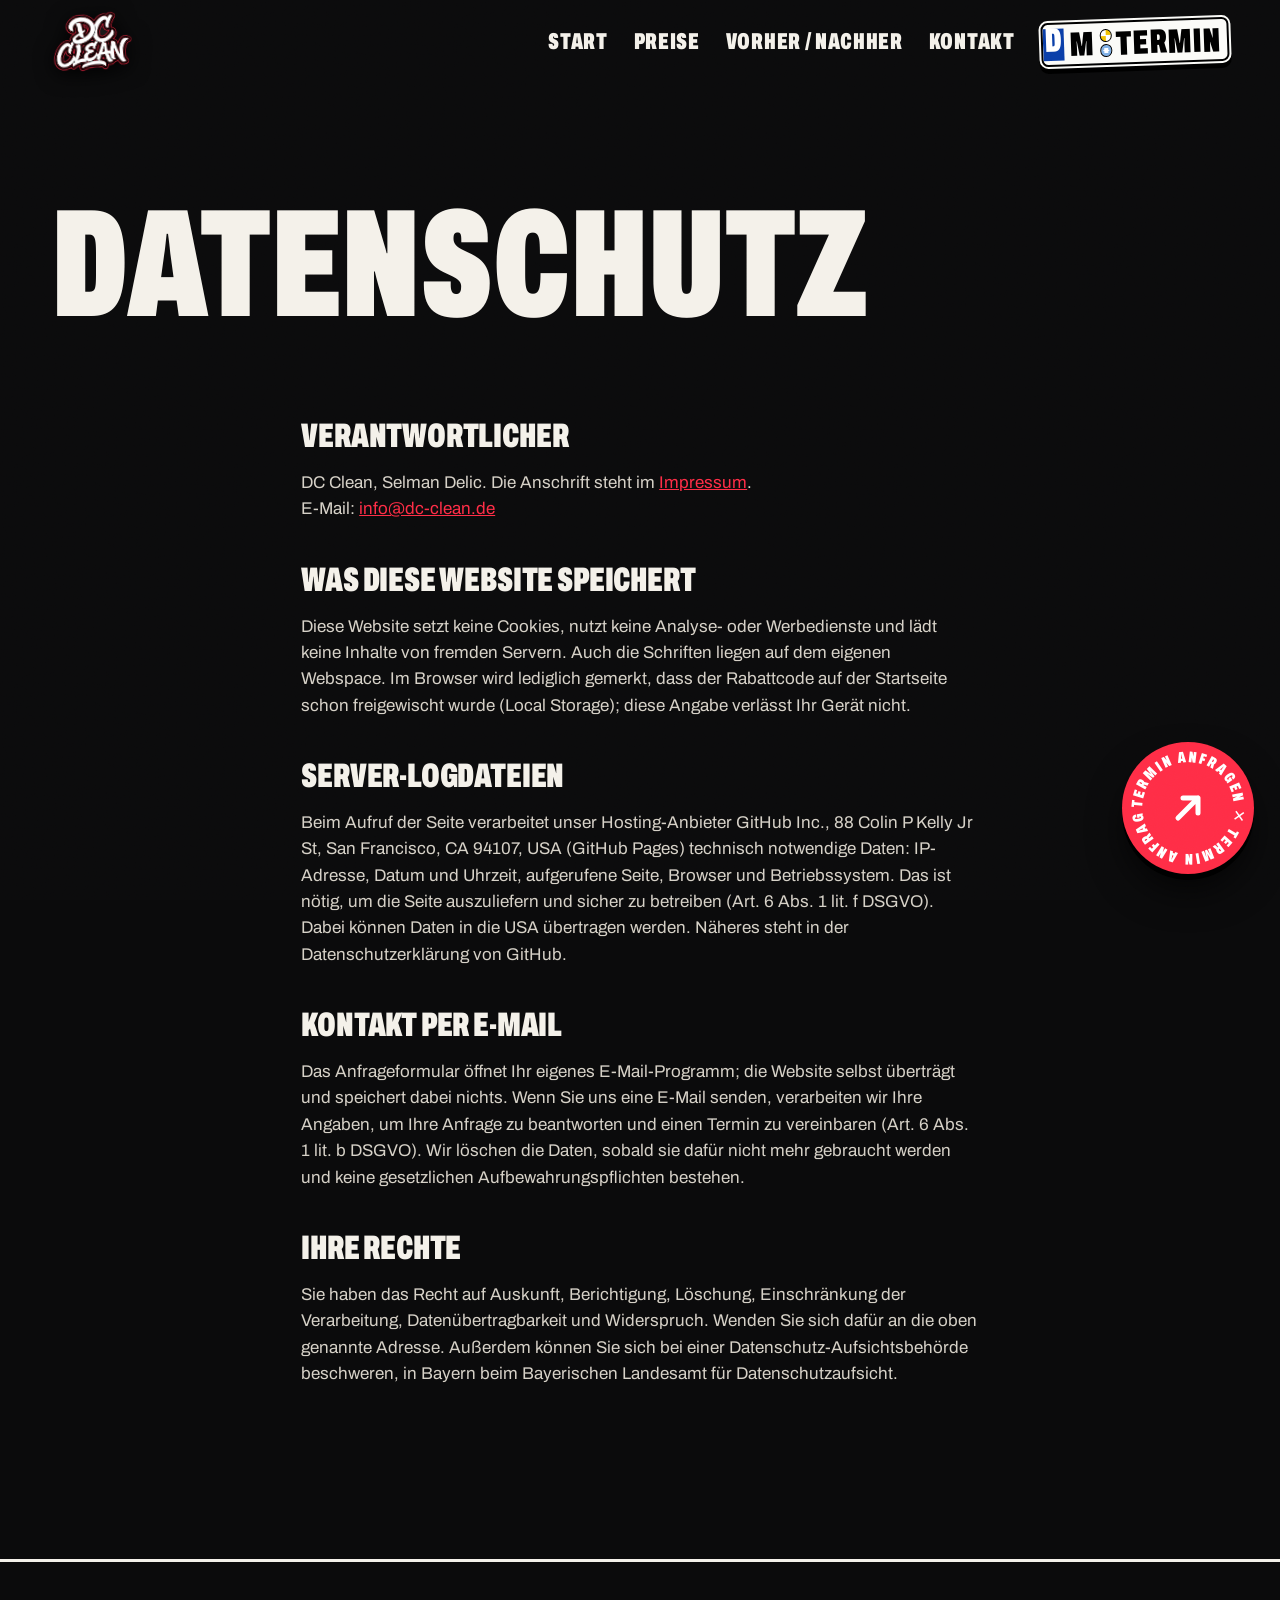
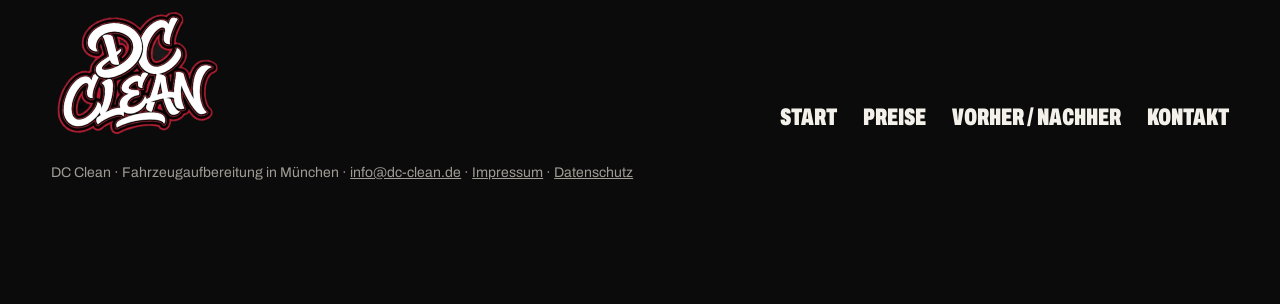
==== commit b328ac65: "Add files via upload" ====
--- a/datenschutz.html
+++ b/datenschutz.html
@@ -17,7 +17,7 @@
 <meta name="theme-color" content="#0b0b0c">
 <link rel="preload" href="fonts/archivo.woff" as="font" type="font/woff" crossorigin>
 <link rel="preload" href="fonts/marker.woff" as="font" type="font/woff" crossorigin>
-<link rel="stylesheet" href="style.css">
+<link rel="stylesheet" href="style.css?v=6">
 
 </head>
 <body>
@@ -30,7 +30,7 @@
 <div class="phead"><div class="wrap"><h1 style="font-size:clamp(60px,12vw,170px)">Datenschutz</h1></div></div><section style="padding-top:0"><div class="wrap legal"><h2>Verantwortlicher</h2>
 <p>DC Clean, Selman Delic. Die Anschrift steht im <a href="impressum.html">Impressum</a>.<br>E-Mail: <a href="mailto:info@dc-clean.de">info@dc-clean.de</a></p>
 <h2>Was diese Website speichert</h2>
-<p>Diese Website setzt keine Cookies, nutzt keine Analyse- oder Werbedienste und lädt keine Inhalte von fremden Servern. Auch die Schriften liegen auf dem eigenen Webspace. Im Browser wird für die Dauer des Besuchs lediglich gemerkt, dass die Startanimation schon gezeigt wurde (Session Storage); diese Angabe verlässt Ihr Gerät nicht.</p>
+<p>Diese Website setzt keine Cookies, nutzt keine Analyse- oder Werbedienste und lädt keine Inhalte von fremden Servern. Auch die Schriften liegen auf dem eigenen Webspace. Im Browser wird lediglich gemerkt, dass der Rabattcode auf der Startseite schon freigewischt wurde (Local Storage); diese Angabe verlässt Ihr Gerät nicht.</p>
 <h2>Server-Logdateien</h2>
 <p>Beim Aufruf der Seite verarbeitet unser Hosting-Anbieter GitHub Inc., 88 Colin P Kelly Jr St, San Francisco, CA 94107, USA (GitHub Pages) technisch notwendige Daten: IP-Adresse, Datum und Uhrzeit, aufgerufene Seite, Browser und Betriebssystem. Das ist nötig, um die Seite auszuliefern und sicher zu betreiben (Art. 6 Abs. 1 lit. f DSGVO). Dabei können Daten in die USA übertragen werden. Näheres steht in der Datenschutzerklärung von GitHub.</p>
 <h2>Kontakt per E-Mail</h2>
@@ -44,6 +44,6 @@
 </div><p>DC Clean · Fahrzeugaufbereitung in München · <a href="mailto:info@dc-clean.de">info@dc-clean.de</a> · <a href="impressum.html">Impressum</a> · <a href="datenschutz.html">Datenschutz</a></p></div></footer>
 <a class="spin" href="kontakt.html" aria-label="Termin anfragen"><svg class="ring" viewBox="0 0 120 120" aria-hidden="true"><defs><path id="c" d="M60 60m-46 0a46 46 0 1 1 92 0a46 46 0 1 1-92 0"/></defs><text><textPath href="#c">Termin anfragen ✕ Termin anfragen ✕ </textPath></text></svg><svg class="ar" viewBox="0 0 24 24" fill="none" stroke="currentColor" stroke-width="3" stroke-linecap="round" stroke-linejoin="round" aria-hidden="true"><path d="M6 18L18 6M9 6h9v9"/></svg></a>
 <nav class="dock" aria-label="Schnellzugriff"><a href="index.html" class=""><svg viewBox="0 0 24 24" fill="none" stroke="currentColor" stroke-width="2.4" stroke-linecap="round" stroke-linejoin="round" aria-hidden="true"><path d="M3 11l9-8 9 8v9a1 1 0 0 1-1 1h-5v-6H9v6H4a1 1 0 0 1-1-1z"/></svg>Start</a><a href="leistungen.html" class=""><svg viewBox="0 0 24 24" fill="none" stroke="currentColor" stroke-width="2.4" stroke-linecap="round" stroke-linejoin="round" aria-hidden="true"><path d="M20 12l-8 8-9-9V3h8z"/><circle cx="7.5" cy="7.5" r="1.5"/></svg>Preise</a><a href="galerie.html" class=""><svg viewBox="0 0 24 24" fill="none" stroke="currentColor" stroke-width="2.4" stroke-linecap="round" stroke-linejoin="round" aria-hidden="true"><rect x="3" y="5" width="18" height="14" rx="1"/><path d="M12 3v18"/></svg>Vorher</a><a href="kontakt.html" class="go"><svg viewBox="0 0 24 24" fill="none" stroke="currentColor" stroke-width="2.4" stroke-linecap="round" stroke-linejoin="round" aria-hidden="true"><rect x="3" y="5" width="18" height="16" rx="2"/><path d="M3 10h18M8 3v4M16 3v4"/></svg>Termin</a></nav>
-<script src="main.js"></script>
+<script src="main.js?v=6"></script>
 </body>
 </html>
--- a/style.css
+++ b/style.css
@@ -273,3 +273,28 @@
 .hero h1 .line2 .mk{position:absolute;left:100%;bottom:.5em;margin-left:.1em;transform:rotate(-8deg);white-space:nowrap}
 .hero .tags{bottom:190px}
 @media (max-width:900px){.hero h1 .line2 .mk{position:static;display:block;margin:.35em 0 0;transform:rotate(-4deg)}.hero .tags{bottom:auto}}
+
+/* Dreckige Stelle mit Rabattcode */
+.scratchbox{position:absolute;right:0;bottom:120px;width:340px;display:flex;flex-direction:column;gap:14px;align-items:flex-start}
+.scratchbox .note{font-size:30px;transform:rotate(-5deg);text-shadow:0 2px 0 #000}
+.scratch{position:relative;width:100%;height:230px;border-radius:14px;overflow:hidden;background:var(--paper);color:#000;box-shadow:0 0 0 4px var(--paper),0 10px 0 4px #000,0 30px 50px -8px rgba(0,0,0,.9);transform:rotate(3deg);transition:transform .3s}
+.scratch canvas{position:absolute;inset:0;width:100%;height:100%;touch-action:none;transition:opacity .6s;cursor:url("data:image/svg+xml;utf8,<svg xmlns='http://www.w3.org/2000/svg' width='56' height='56'><g transform='rotate(-20 28 28)'><rect x='8' y='16' width='40' height='24' rx='7' fill='%23ffd23f' stroke='%23000' stroke-width='3'/><circle cx='18' cy='25' r='2.5'/><circle cx='30' cy='31' r='3'/><circle cx='39' cy='23' r='2'/></g></svg>") 28 28,grab}
+.prize{position:absolute;inset:0;display:grid;grid-template-columns:auto 1fr;grid-template-rows:auto 1fr auto;gap:0 14px;padding:16px 18px 12px;align-items:center}
+.prize small{grid-column:1/-1;font-size:12px;font-weight:800;letter-spacing:.14em;text-transform:uppercase;color:var(--red)}
+.prize b{font-stretch:62%;font-weight:900;font-size:112px;line-height:.82;color:var(--red);grid-row:2}
+.prize span{grid-row:2;font-size:13px;font-weight:700;text-transform:uppercase;letter-spacing:.1em;line-height:1.1;display:flex;flex-direction:column;gap:4px}
+.prize strong{font-stretch:62%;font-weight:900;font-size:46px;letter-spacing:.04em;line-height:.9;border:3px dashed #000;border-radius:8px;padding:6px 10px 2px;align-self:flex-start;user-select:all}
+.prize .stk{grid-column:1/-1;grid-row:3;justify-self:start;font-size:20px;padding:9px 16px 7px;transform:none;box-shadow:0 4px 0 #000}
+.prize em{position:absolute;right:16px;bottom:14px;width:44%;font-style:normal;font-size:11px;line-height:1.25;color:#3b3934;text-align:right}
+.scratch.pop{animation:pop .6s cubic-bezier(.2,1.6,.4,1)}
+@keyframes pop{0%{transform:rotate(3deg) scale(1)}40%{transform:rotate(-3deg) scale(1.1)}100%{transform:rotate(3deg) scale(1)}}
+@media (max-width:1100px){.scratchbox{position:static;margin-top:44px;width:min(100%,340px)}.hero{padding-bottom:60px}}
+@media (prefers-reduced-motion:reduce){.scratch.pop{animation:none}}
+.hero h1 .line2 .mk{position:static;display:block;margin:.3em 0 0;transform:rotate(-4deg)}
+.scratch{height:250px}
+.prize{display:flex;flex-direction:column;gap:6px;align-items:stretch;justify-content:space-between;padding:16px 18px 16px}
+.prize .top{display:flex;align-items:center;gap:16px}
+.prize b{white-space:nowrap;font-size:104px}
+.prize .bot{display:flex;align-items:center;gap:12px}
+.prize em{position:static;width:auto;text-align:left;flex:1}
+.prize .stk{flex:none}
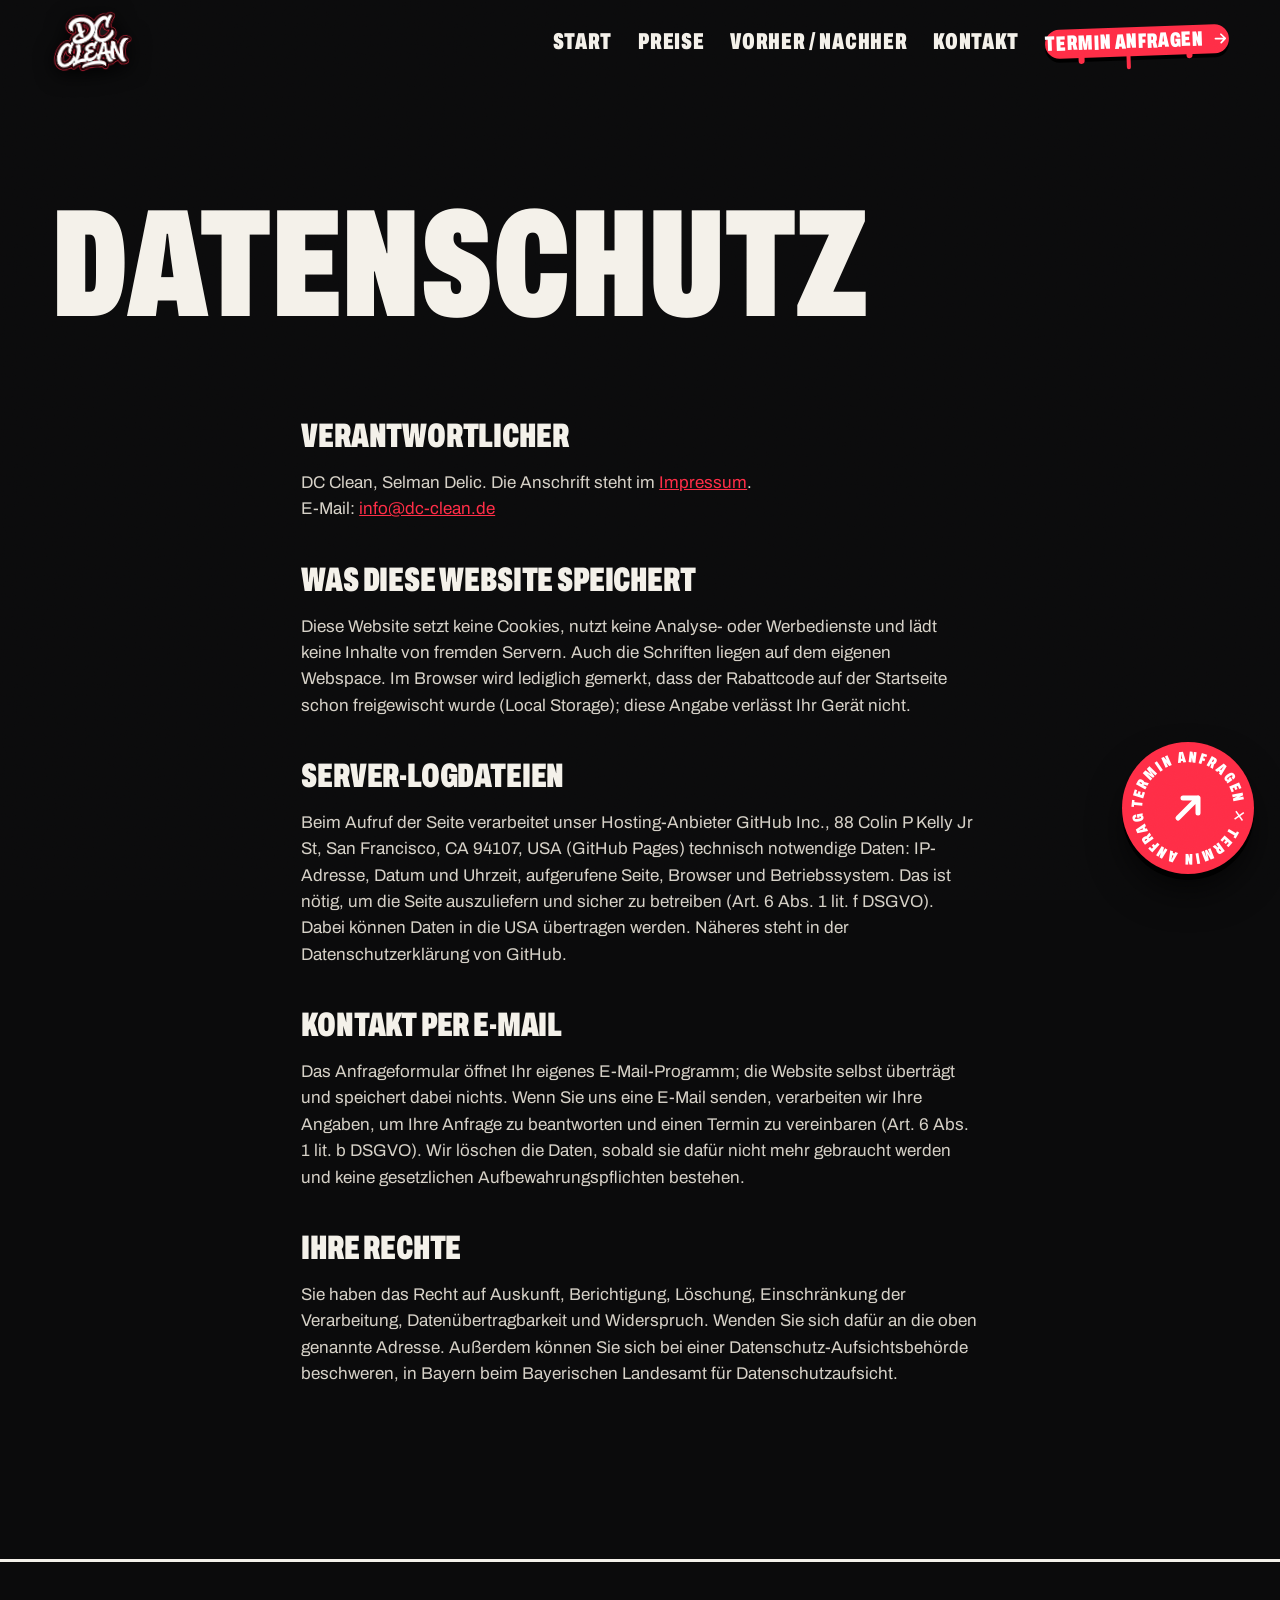
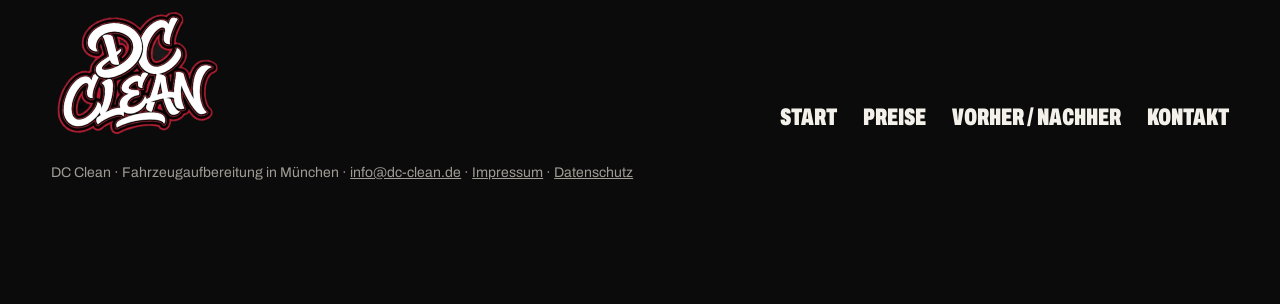
==== commit 1febe37e: "Add files via upload" ====
--- a/datenschutz.html
+++ b/datenschutz.html
@@ -17,14 +17,14 @@
 <meta name="theme-color" content="#0b0b0c">
 <link rel="preload" href="fonts/archivo.woff" as="font" type="font/woff" crossorigin>
 <link rel="preload" href="fonts/marker.woff" as="font" type="font/woff" crossorigin>
-<link rel="stylesheet" href="style.css?v=6">
+<link rel="stylesheet" href="style.css?v=7">
 
 </head>
 <body>
 <header class="nav">
   <a class="brand" href="index.html" aria-label="DC Clean Startseite"><img src="img/logo.png" alt="DC Clean" width="613" height="446"></a>
   <button class="burger" aria-label="Menü" aria-expanded="false"><i></i><i></i></button>
-  <nav><a href="index.html">Start</a><a href="leistungen.html">Preise</a><a href="galerie.html">Vorher / Nachher</a><a href="kontakt.html">Kontakt</a><a class="plate sm" href="kontakt.html" aria-label="Termin anfragen"><i class="eu"><u></u>D</i><b>M</b><i class="seal"></i><b>TERMIN</b></a></nav>
+  <nav><a href="index.html">Start</a><a href="leistungen.html">Preise</a><a href="galerie.html">Vorher / Nachher</a><a href="kontakt.html">Kontakt</a><a class="drip sm" href="kontakt.html"><span>Termin anfragen</span><svg viewBox="0 0 24 24" fill="none" stroke="currentColor" stroke-width="2.4" stroke-linecap="round" stroke-linejoin="round" aria-hidden="true"><path d="M5 12h14M13 6l6 6-6 6"/></svg><i></i></a></nav>
 </header>
 <main>
 <div class="phead"><div class="wrap"><h1 style="font-size:clamp(60px,12vw,170px)">Datenschutz</h1></div></div><section style="padding-top:0"><div class="wrap legal"><h2>Verantwortlicher</h2>
@@ -44,6 +44,6 @@
 </div><p>DC Clean · Fahrzeugaufbereitung in München · <a href="mailto:info@dc-clean.de">info@dc-clean.de</a> · <a href="impressum.html">Impressum</a> · <a href="datenschutz.html">Datenschutz</a></p></div></footer>
 <a class="spin" href="kontakt.html" aria-label="Termin anfragen"><svg class="ring" viewBox="0 0 120 120" aria-hidden="true"><defs><path id="c" d="M60 60m-46 0a46 46 0 1 1 92 0a46 46 0 1 1-92 0"/></defs><text><textPath href="#c">Termin anfragen ✕ Termin anfragen ✕ </textPath></text></svg><svg class="ar" viewBox="0 0 24 24" fill="none" stroke="currentColor" stroke-width="3" stroke-linecap="round" stroke-linejoin="round" aria-hidden="true"><path d="M6 18L18 6M9 6h9v9"/></svg></a>
 <nav class="dock" aria-label="Schnellzugriff"><a href="index.html" class=""><svg viewBox="0 0 24 24" fill="none" stroke="currentColor" stroke-width="2.4" stroke-linecap="round" stroke-linejoin="round" aria-hidden="true"><path d="M3 11l9-8 9 8v9a1 1 0 0 1-1 1h-5v-6H9v6H4a1 1 0 0 1-1-1z"/></svg>Start</a><a href="leistungen.html" class=""><svg viewBox="0 0 24 24" fill="none" stroke="currentColor" stroke-width="2.4" stroke-linecap="round" stroke-linejoin="round" aria-hidden="true"><path d="M20 12l-8 8-9-9V3h8z"/><circle cx="7.5" cy="7.5" r="1.5"/></svg>Preise</a><a href="galerie.html" class=""><svg viewBox="0 0 24 24" fill="none" stroke="currentColor" stroke-width="2.4" stroke-linecap="round" stroke-linejoin="round" aria-hidden="true"><rect x="3" y="5" width="18" height="14" rx="1"/><path d="M12 3v18"/></svg>Vorher</a><a href="kontakt.html" class="go"><svg viewBox="0 0 24 24" fill="none" stroke="currentColor" stroke-width="2.4" stroke-linecap="round" stroke-linejoin="round" aria-hidden="true"><rect x="3" y="5" width="18" height="16" rx="2"/><path d="M3 10h18M8 3v4M16 3v4"/></svg>Termin</a></nav>
-<script src="main.js?v=6"></script>
+<script src="main.js?v=7"></script>
 </body>
 </html>
--- a/style.css
+++ b/style.css
@@ -28,7 +28,7 @@
 .scrolled .nav .brand img{height:46px}
 .nav nav{margin-left:auto;display:flex;gap:26px;align-items:center}
 .nav nav a{text-decoration:none;font-stretch:62%;font-weight:900;text-transform:uppercase;font-size:23px;letter-spacing:.03em;position:relative;padding:4px 0}
-.nav nav a:not(.plate)::after{content:"";position:absolute;left:-4px;right:-4px;bottom:-3px;height:9px;background:url("data:image/svg+xml;utf8,<svg xmlns='http://www.w3.org/2000/svg' viewBox='0 0 100 9' preserveAspectRatio='none'><path d='M1 6 C20 1 34 8 52 4 S86 2 99 5' fill='none' stroke='%23ff2d46' stroke-width='3' stroke-linecap='round'/></svg>") no-repeat center/100% 100%;transform:scaleX(0);transform-origin:left;transition:transform .25s}
+.nav nav a:not(.drip)::after{content:"";position:absolute;left:-4px;right:-4px;bottom:-3px;height:9px;background:url("data:image/svg+xml;utf8,<svg xmlns='http://www.w3.org/2000/svg' viewBox='0 0 100 9' preserveAspectRatio='none'><path d='M1 6 C20 1 34 8 52 4 S86 2 99 5' fill='none' stroke='%23ff2d46' stroke-width='3' stroke-linecap='round'/></svg>") no-repeat center/100% 100%;transform:scaleX(0);transform-origin:left;transition:transform .25s}
 .nav nav a:hover::after,.nav nav a[aria-current="page"]::after{transform:scaleX(1)}
 .burger{display:none;margin-left:auto;background:var(--paper);border:0;width:50px;height:50px;border-radius:50%;cursor:pointer;position:relative;z-index:2;transform:rotate(4deg);box-shadow:0 6px 0 #000}
 .burger i{position:absolute;left:14px;right:14px;height:3px;background:#000;transition:transform .25s,top .25s}
@@ -298,3 +298,78 @@
 .prize .bot{display:flex;align-items:center;gap:12px}
 .prize em{position:static;width:auto;text-align:left;flex:1}
 .prize .stk{flex:none}
+
+/* ===== Runde Formen: Tropfen, Kleckse, Schaum ===== */
+/* Tropf-Knopf wie frisch gesprüht */
+.drip{position:relative;display:inline-flex;align-items:center;gap:.4em;background:var(--hot);color:#fff;text-decoration:none;border-radius:999px;padding:.52em 1.15em .44em;font-stretch:62%;font-weight:900;text-transform:uppercase;letter-spacing:.03em;font-size:36px;line-height:1;box-shadow:0 7px 0 #000,0 22px 40px -8px rgba(255,45,70,.55);transform:rotate(-2deg);transition:transform .2s;white-space:nowrap;--dc:var(--hot)}
+.drip svg{width:.8em;height:.8em;flex:none;transition:transform .2s}
+.drip:hover{transform:rotate(1deg) scale(1.05)}
+.drip:hover svg{transform:translateX(.2em)}
+.drip::before,.drip::after,.drip i{content:"";position:absolute;top:calc(100% - .32em);background:var(--dc);border-radius:0 0 999px 999px;transition:height .45s cubic-bezier(.3,1.4,.5,1);z-index:-1}
+.drip::before{left:18%;width:.26em;height:.62em}
+.drip::after{left:44%;width:.2em;height:.95em;transition-delay:.05s}
+.drip i{right:20%;width:.3em;height:.5em;transition-delay:.1s}
+.drip:hover::before{height:1.1em}.drip:hover::after{height:1.7em}.drip:hover i{height:.95em}
+.drip{isolation:isolate}
+.drip.white{background:var(--paper);color:#000;--dc:var(--paper);box-shadow:0 7px 0 #000;transform:rotate(1.5deg)}
+.drip.sm{font-size:21px;box-shadow:0 4px 0 #000}
+.drip.xl{font-size:clamp(34px,5.4vw,76px)}
+@media (max-width:900px){.drip{font-size:30px}.nav nav .drip.sm{font-size:34px;margin-top:26px}}
+.hero .cta{gap:22px 26px;padding-bottom:26px}
+
+/* Knöpfe und Felder rund */
+.stk{border-radius:999px;padding-inline:26px}
+.opt span{border-radius:999px;padding-inline:26px}
+.opt input:checked+span{transform:rotate(-1deg) scale(1.02)}
+.burger{border-radius:50%}
+.tag{border-radius:999px}
+
+/* Schnellzugriffe als Kleckse */
+.quick{gap:30px;justify-items:center}
+.quick a{aspect-ratio:1;width:min(100%,250px);min-height:0;align-items:center;justify-content:center;text-align:center;gap:10px;padding:18px;border-radius:58% 42% 55% 45%/48% 60% 40% 52%;box-shadow:0 8px 0 #000}
+.quick a:nth-child(2){border-radius:44% 56% 40% 60%/58% 44% 56% 42%}
+.quick a:nth-child(3){border-radius:52% 48% 62% 38%/42% 55% 45% 58%}
+.quick a:nth-child(4){border-radius:50%}
+.quick b{font-size:clamp(24px,2.6vw,36px)}
+.quick small{display:block;font-size:13px;margin-top:4px}
+.quick svg{width:38px;height:38px}
+@media (max-width:900px){.quick{gap:18px}.quick small{display:none}}
+
+/* Preis-Sticker: Kreise, Kleckse, Siegel */
+.wall{gap:26px 34px;align-items:center}
+.pst{width:270px;aspect-ratio:1;border-radius:50%;padding:20px;align-items:center;justify-content:center;text-align:center;gap:2px}
+.pst::after{display:none}
+.pst h3{font-size:30px}
+.pst .price{font-size:104px;margin-top:6px}
+.pst .mk{font-size:24px}
+.pst:nth-child(2){border-radius:56% 44% 48% 52%/46% 54% 46% 54%}
+.pst:nth-child(3){border-radius:44% 56% 58% 42%/55% 42% 58% 45%;width:290px}
+.pst:nth-child(4){width:240px}.pst:nth-child(4) .price{font-size:96px}
+.pst:nth-child(5){border-radius:60% 40% 46% 54%/50% 58% 42% 50%;width:230px}.pst:nth-child(5) .price{font-size:96px}
+.pst.burst{width:min(100%,400px);background:none;box-shadow:none;color:#fff;filter:drop-shadow(0 9px 0 #000) drop-shadow(0 26px 30px rgba(0,0,0,.7));isolation:isolate}
+.pst.burst::before{content:"";position:absolute;inset:0;z-index:-1;background:var(--hot);clip-path:polygon(50.00% 0.00%,56.33% 5.95%,64.09% 2.03%,68.49% 9.52%,77.03% 7.94%,79.14% 16.37%,87.79% 17.26%,87.44% 25.94%,95.48% 29.23%,92.70% 37.46%,99.49% 42.88%,94.50% 50.00%,99.49% 57.12%,92.70% 62.54%,95.48% 70.77%,87.44% 74.06%,87.79% 82.74%,79.14% 83.63%,77.03% 92.06%,68.49% 90.48%,64.09% 97.97%,56.33% 94.05%,50.00% 100.00%,43.67% 94.05%,35.91% 97.97%,31.51% 90.48%,22.97% 92.06%,20.86% 83.63%,12.21% 82.74%,12.56% 74.06%,4.52% 70.77%,7.30% 62.54%,0.51% 57.12%,5.50% 50.00%,0.51% 42.88%,7.30% 37.46%,4.52% 29.23%,12.56% 25.94%,12.21% 17.26%,20.86% 16.37%,22.97% 7.94%,31.51% 9.52%,35.91% 2.03%,43.67% 5.95%);animation:rot 60s linear infinite}
+.pst.burst h3{font-size:40px}
+.pst.burst .price{font-size:170px;color:#fff}.pst.burst .price small{color:#000}
+.pst.burst .mk{color:#000;font-size:28px}
+@media (max-width:600px){.pst.burst{width:330px}.pst.burst .price{font-size:136px}.pst.burst h3{font-size:32px}}
+
+/* Rabattkarte und Kontaktkarten weicher */
+.scratch{border-radius:46px 30px 52px 34px/34px 48px 30px 50px}
+.cards>*{border-radius:38px 26px 42px 28px/28px 40px 26px 38px;padding:22px 26px 20px}
+
+/* Ablauf: Zahlen im Farbklecks */
+.steps i{width:1.25em;height:1.25em;display:grid;place-items:center;background:var(--hot);color:#000;border-radius:54% 46% 58% 42%/46% 56% 44% 54%;font-size:clamp(64px,9vw,130px);padding-top:.06em}
+.steps div:nth-child(2) i{border-radius:44% 56% 42% 58%/56% 44% 58% 42%}
+.steps div:nth-child(3) i{border-radius:50%}
+
+/* Schnellleiste rund */
+@media (max-width:900px){.dock{border-radius:999px;padding:6px 8px}.dock a{border-radius:999px}}
+
+/* Schaumblasen */
+.final{isolation:isolate}
+.final .wrap{position:relative}
+.foam{position:absolute;inset:-60px calc(-1*var(--pad));z-index:-1;overflow:hidden;pointer-events:none}
+.bub{position:absolute;bottom:-140px;border-radius:50%;pointer-events:auto;border:1.5px solid #ffffff4d;background:radial-gradient(circle at 30% 28%,#ffffffcc 0 5%,#ffffff33 6% 16%,transparent 46%),radial-gradient(circle at 70% 75%,rgba(255,45,70,.28),transparent 55%);box-shadow:inset 0 0 22px #ffffff1f;animation:rise linear infinite;will-change:transform}
+.bub.pop{animation-play-state:paused;transition:opacity .18s,scale .18s;opacity:0;scale:1.5}
+@keyframes rise{0%{transform:translate(0,0)}25%{transform:translate(18px,-300px)}50%{transform:translate(-14px,-600px)}75%{transform:translate(16px,-900px)}100%{transform:translate(0,-1250px)}}
+@media (prefers-reduced-motion:reduce){.foam{display:none}.pst.burst::before{animation:none}.drip::before,.drip::after,.drip i{transition:none}}
